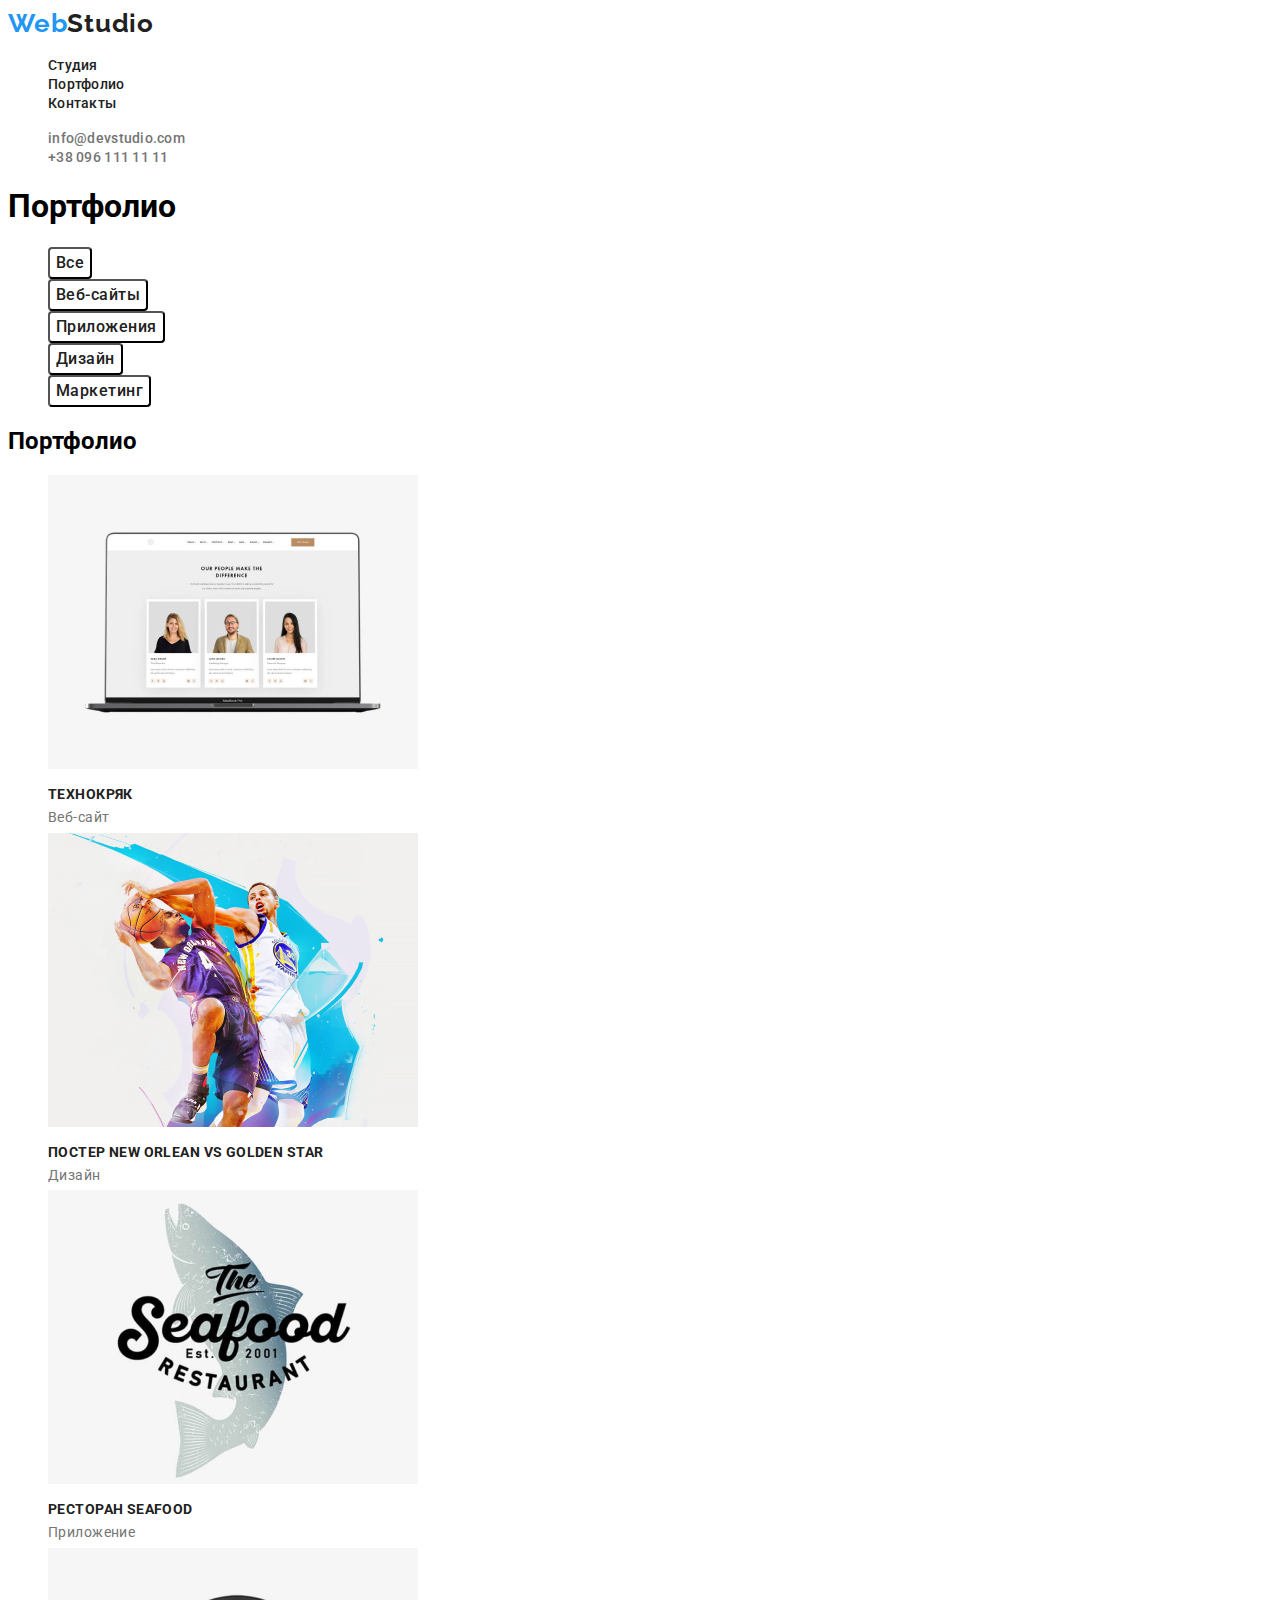
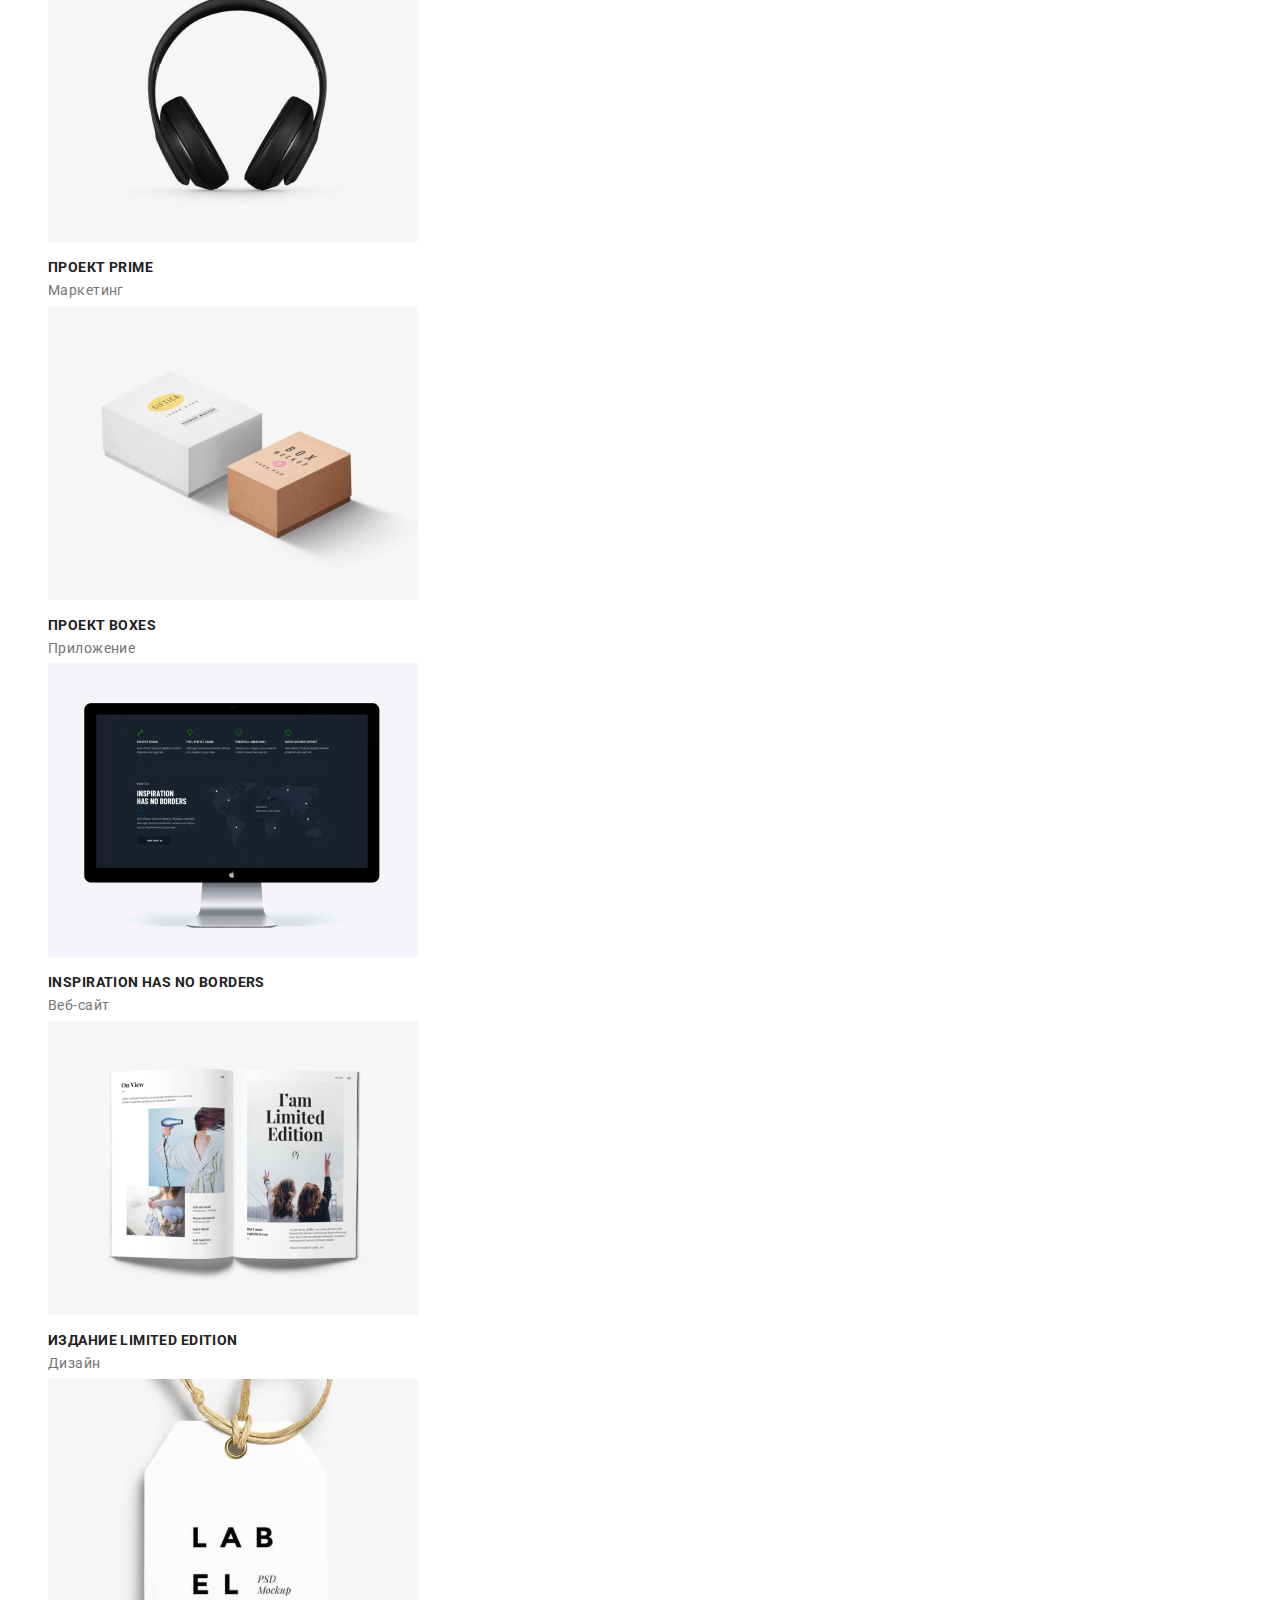
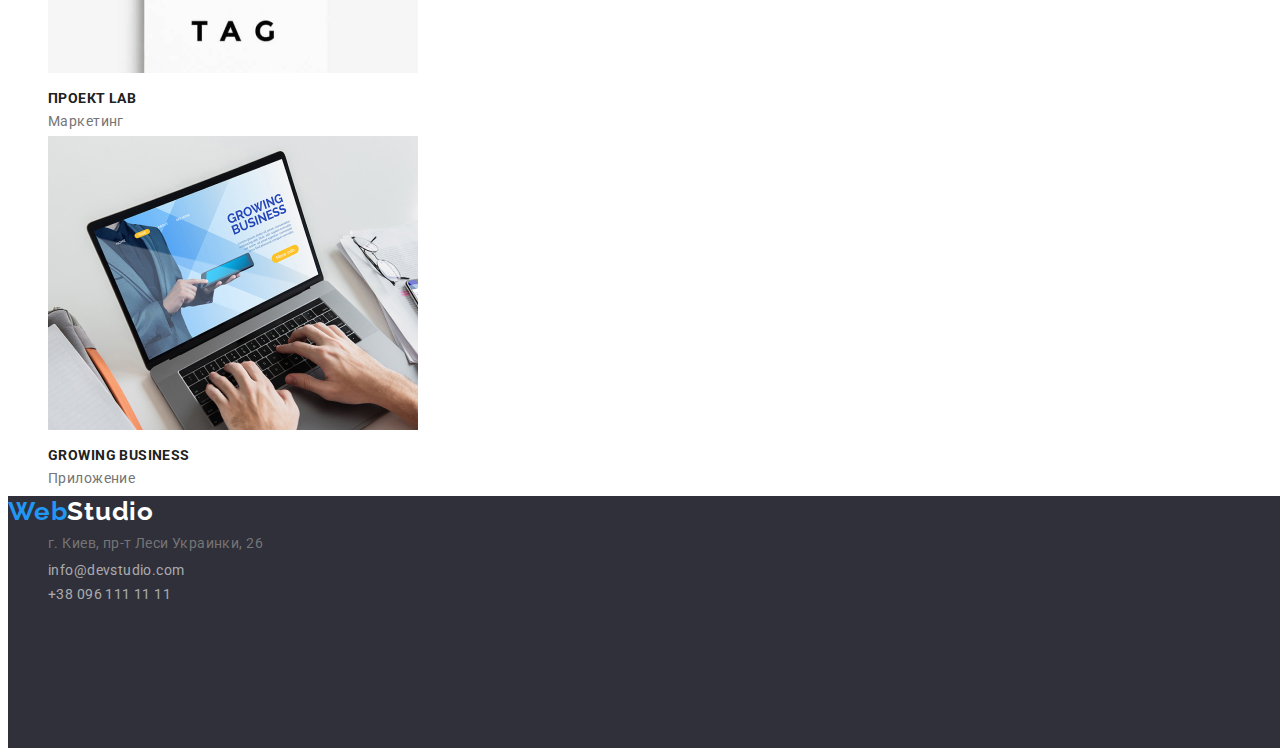
==== portfolio/portfolio.html @ 3cb4bc08 "Дз3" ====
<!DOCTYPE html>
<html lang="en">
<head>
    <title>WebStudio</title>
    <link rel="stylesheet" href="https://cdnjs.cloudflare.com/ajax/libs/modern-normalize/1.0.0/modern-normalize.min.css" integrity="sha512-ISS7cAi1PEhQ8jnbJpJZMd29NlhNj4AWYyLOSp2CE/CsHxTCu+r+t0D2yoJudVrd0/8fTVPUVDzY5Tvli75u/g==" crossorigin="anonymous" />
    <link href="https://fonts.googleapis.com/css2?family=Raleway:wght@700&family=Roboto:wght@400;500;700;900&display=swap" rel="stylesheet">
    <link rel="stylesheet" href="../css/styles.css">
    <link rel="preconnect" href="https://fonts.gstatic.com">
    <meta charset="UTF-8">
    <meta name="viewport" content="width=device-width, initial-scale=1.0">
</head>
<body>
    <header>
      
        <nav class="header-nav">
            <div class="logo">
                <a href="../index.html" class="logo-link  link-main"  >Web<span class="studio link-main ">Studio</span> </a>
            </div>

            <ul>
                <li class="header-li"><a href="../index.html" class="nav-ul link-main container-studia">Студия</a></li>
                <li class="header-li"><a href="./portfolio/portfolio.html" class="nav-ul link-main container-portfolio">Портфолио</a></li>
                <li class="header-li"><a href="#" class="nav-ul link-main container-kontakty">Контакты</a></li>
            </ul>
            <ul class="contakty">
                <li class="header-li">
                    <a href="mailto:info@devstudio.com" class="nav-ul link-main container-mail">info@devstudio.com</a>
                </li>
                <li class="header-li">
                    <a href="tel:+380961111111" class="nav-ul link-main container-tel">+38 096 111 11 11</a>
                </li>
            </ul>
        </nav>
    </header>
      <main>
      <section>
          <h1 class="visually-hidden">Портфолио</h1>
          <ul>
              <li class="main-li">
                      <button type="button" class="filtry">Все</button>
                </li>
              <li class="main-li"> 
                      <button type="button" class="filtry">Веб-сайты</button>
                 </li>
              <li class="main-li">

                        <button type="button" class="filtry">Приложения</button> 
                  </li>
              <li class="main-li"> 
                        <button type="button" class="filtry">Дизайн</button> 
             </li>
              <li class="main-li"> 
                      <button type="button" class="filtry">Маркетинг</button>
                    </li>
          </ul>
          <h2 class="visually-hidden">Портфолио</h2>
          <ul>
              <li class="main-li">
                  <a href="#" class="link-main">
                      <img src="./img-portfolio/Технокряк.jpg" alt="Две женщины и мужик" width="370" height="294">
                     </a> 
                      <h3 class="text-title">Технокряк</h3>
                      <p class="text-p">
                          <a href="#" class="link-main">Веб-сайт </a>
                      </p>
                  
              </li>
              <li class="main-li">
                  <a href="" class="link-main">
                      <img src="./img-portfolio/ПостерNew OrleanvsGoldenStar.jpg" alt="баскетболисты" width="370" height="294">
                     </a> 
                      <h3 class="text-title">Постер New Orlean vs Golden Star</h3>
                      <p class="text-p">
                          <a href="#" class="link-main">Дизайн</a>

                          </p>
                  
              </li>
              <li class="main-li">
                  <a href="#" class="link-main"> 
                      <img src="./img-portfolio/РесторанSeafood.jpg" alt="рыба" width="370" height="294">
                     </a> 
                      <h3 class="text-title">Ресторан Seafood</h3>
                      <p class="text-p">
                          <a href="#" class="link-main">Приложение</a>

                          </p>
                  
              </li>
              <li class="main-li">
                  <a href="#" class="link-main">
                      <img src="./img-portfolio/ПроектPrime.jpg" alt="наушники" width="370" height="294">
                     </a> 
                      <h3 class="text-title">Проект Prime</h3>
                      <p class="text-p">
                          <a href="#" class="link-main">Маркетинг</a>

                          </p>
                  
              </li>
              <li class="main-li">
                  <a href="#" class="link-main">
                      <img src="./img-portfolio/ПроектBoxes.jpg" alt="2 коробки" width="370" height="294">
                     </a> 
                      <h3 class="text-title">Проект Boxes</h3>
                      <p class="text-p">
                          <a href="#" class="link-main">Приложение</a>
                          </p>
                  
              </li>
              <li class="main-li">
                  <a href="#" class="link-main">
                      <img src="./img-portfolio/InspirationhasnoBorders.jpg" alt="Экран" width="370" height="294">
                     </a> 
                      <h3 class="text-title">Inspiration has no Borders</h3>
                      <p class="text-p">
                          <a href="#" class="link-main">Веб-сайт</a>
                      </p>
                  
              </li>
              <li class="main-li">
                  <a href="#" class="link-main">
                      <img src="./img-portfolio/ИзданиеLimitedEdition.jpg" alt="книга" width="370" height="294">
                     </a> 
                      <h3 class="text-title">Издание Limited Edition</h3>
                      <p class="text-p">
                          <a href="#" class="link-main">Дизайн</a>
                          </p>
                  
              </li>
              <li class="main-li">
                  <a href="#" class="link-main">
                      <img src="./img-portfolio/ПроектLAB.jpg" alt="брелок" width="370" height="294">
                     </a> 
                      <h3 class="text-title">Проект LAB</h3>
                      <p class="text-p">
                          <a href="#" class="link-main">Маркетинг</a>
                          </p>
                  
              </li>
              <li class="main-li">
                  <a href="#" class="link-main">
                      <img src="./img-portfolio/GrowingBusiness.jpg" alt="ноутбук" width="370" height="294">
                     </a> 
                      <h3 class="text-title">Growing Business</h3>
                      <p class="text-p">
                          <a href="#" class="link-main">Приложение</a>
                          </p>
                  
              </li>
          </ul>
          
      </section>

    </main>


      <!--Шапка-->
      <footer class="container-footer">
        <div class="logo">
            <a href="#" class="logo-link  link-main"  >Web<span class="studio-footer link-main ">Studio</span> </a>
        </div>
        <address class="footer-address">
        <ul>
            <li class="footer-li text-p"><p>г. Киев, пр-т Леси Украинки, 26</p></li>
            <li class="footer-li "><a href="mailto:info@devstudio.com" class="link-main ">info@devstudio.com</a></li>
            <li class="footer-li"><a href="tel:+380961111111" class="link-main ">+38 096 111 11 11</a></li>
        </ul>    
        </address>
     </footer>
</body>
</html>
---- css/styles.css ----
:root {
  --primary-text-color: #757575;
  --title-text-color: #212121;
  --color-background--container: #ffffff;
  --color-focus: #2196f3;
  --font-family: Raleway;
}

body {
  font-family: Roboto, sans-serif;
  font-weight: 400;
  font-style: normal;
}
/*nav*/
.header-nav {
  background: var(--color-background--container);
  color: var (--title-text-color);
}
.logo-link {
  font-family: var(--font-family);
  font-weight: bold; /* Жирное начертание */
  font-size: 26px;
  line-height: 1.19;
  letter-spacing: 0.03em;
  color: var(--color-focus);
}

.studio {
  font-family: var(--font-family);
  font-weight: bold; /* Жирное начертание */
  font-size: 26px;
  line-height: 1.19;
  letter-spacing: 0.03em;
  color: var(--title-text-color);
}
.link-main {
  text-decoration: none; /* Отменяем подчеркивание у ссылки */
}
.link-main:hover,
.link-main:focus {
  color: var(--color-focus);
}
.link-main:active {
  color: tomato;
}

.nav-ul {
  font-weight: 500; /* Жирное начертание */
  font-size: 14px;
  line-height: 1.19;
  letter-spacing: 0.02em;
  color: var(--title-text-color);
}
.contakty a {
  list-style-type: none;
  color: var(--primary-text-color);
}
.header-li {
  list-style-type: none;
  font-style: normal;
}

/* main */
.main-li {
  list-style-type: none;
  font-style: normal;
}
.container-button {
  background: #2f303a;
}
.container-button h1 {
  font-weight: 900;
  font-size: 44px;
  line-height: 1.36;
  text-align: center;
  letter-spacing: 0.06em;
  text-transform: uppercase;
  color: var(--color-background--container);
}
/*button*/
button.button-main {
  font-family: inherit;
  font-weight: bold;
  font-size: 16px;
  line-height: 1.88;
  letter-spacing: 0.06em;
  color: var(--color-background--container);
  background: var(--color-focus);
  box-shadow: 0px 4px 4px rgba(0, 0, 0, 0.15);
  border-radius: 4px;
  cursor: pointer; /* cursor */
}
.text-title {
  font-weight: bold;
  font-size: 14px;
  line-height: 1.14;
  letter-spacing: 0.03em;
  text-transform: uppercase;
  color: var(--title-text-color);
}
.text-p {
  font-size: 14px;
  line-height: 1.71px;
  letter-spacing: 0.03em;
  color: var(--primary-text-color);
}
.container-footer {
  background: #2f303a;
  width: 1600px;
  height: 252px;
  left: 0px;
  top: 2097px;
}
.studio-footer .text-p {
  color: var(--color-background--container);
}

.logo-link-footer {
  font-family: var(--font-family);
  font-weight: bold;
  font-size: 26px;
  line-height: 1.19;
  letter-spacing: 0.03em;
  text-decoration: none; /* Отменяем подчеркивание у ссылки */
}
.container-footer span {
  color: var(--color-background--container);
}
.footer-address a {
  font-size: 14px;
  line-height: 1.71;
  /* or 171% */
  letter-spacing: 0.03em;
  color: rgba(255, 255, 255, 0.6);
}
.footer-li {
  list-style-type: none;
  font-style: normal;
}
/*portfolio*/

.text-p a {
  color: var(--primary-text-color);
}
button.filtry {
  font-family: inherit;
  font-weight: 500;
  font-size: 16px;
  line-height: 1.63;
  text-align: center;
  letter-spacing: 0.03em;
  background: var(--color-background--container);
  border-radius: 4px;
  color: #212121;
  cursor: pointer; /* cursor */
}
button.filtry:hover button.filtry:focus {
  background: var(--color-focus);
  color: var(--color-background--container);
}
/* Скрытый заголовок */
.visually-hidden {
  clip: rect(1px 1px 1px 1px); /* IE6, IE7 */
  clip: rect(1px, 1px, 1px, 1px);
  overflow: hidden;
}
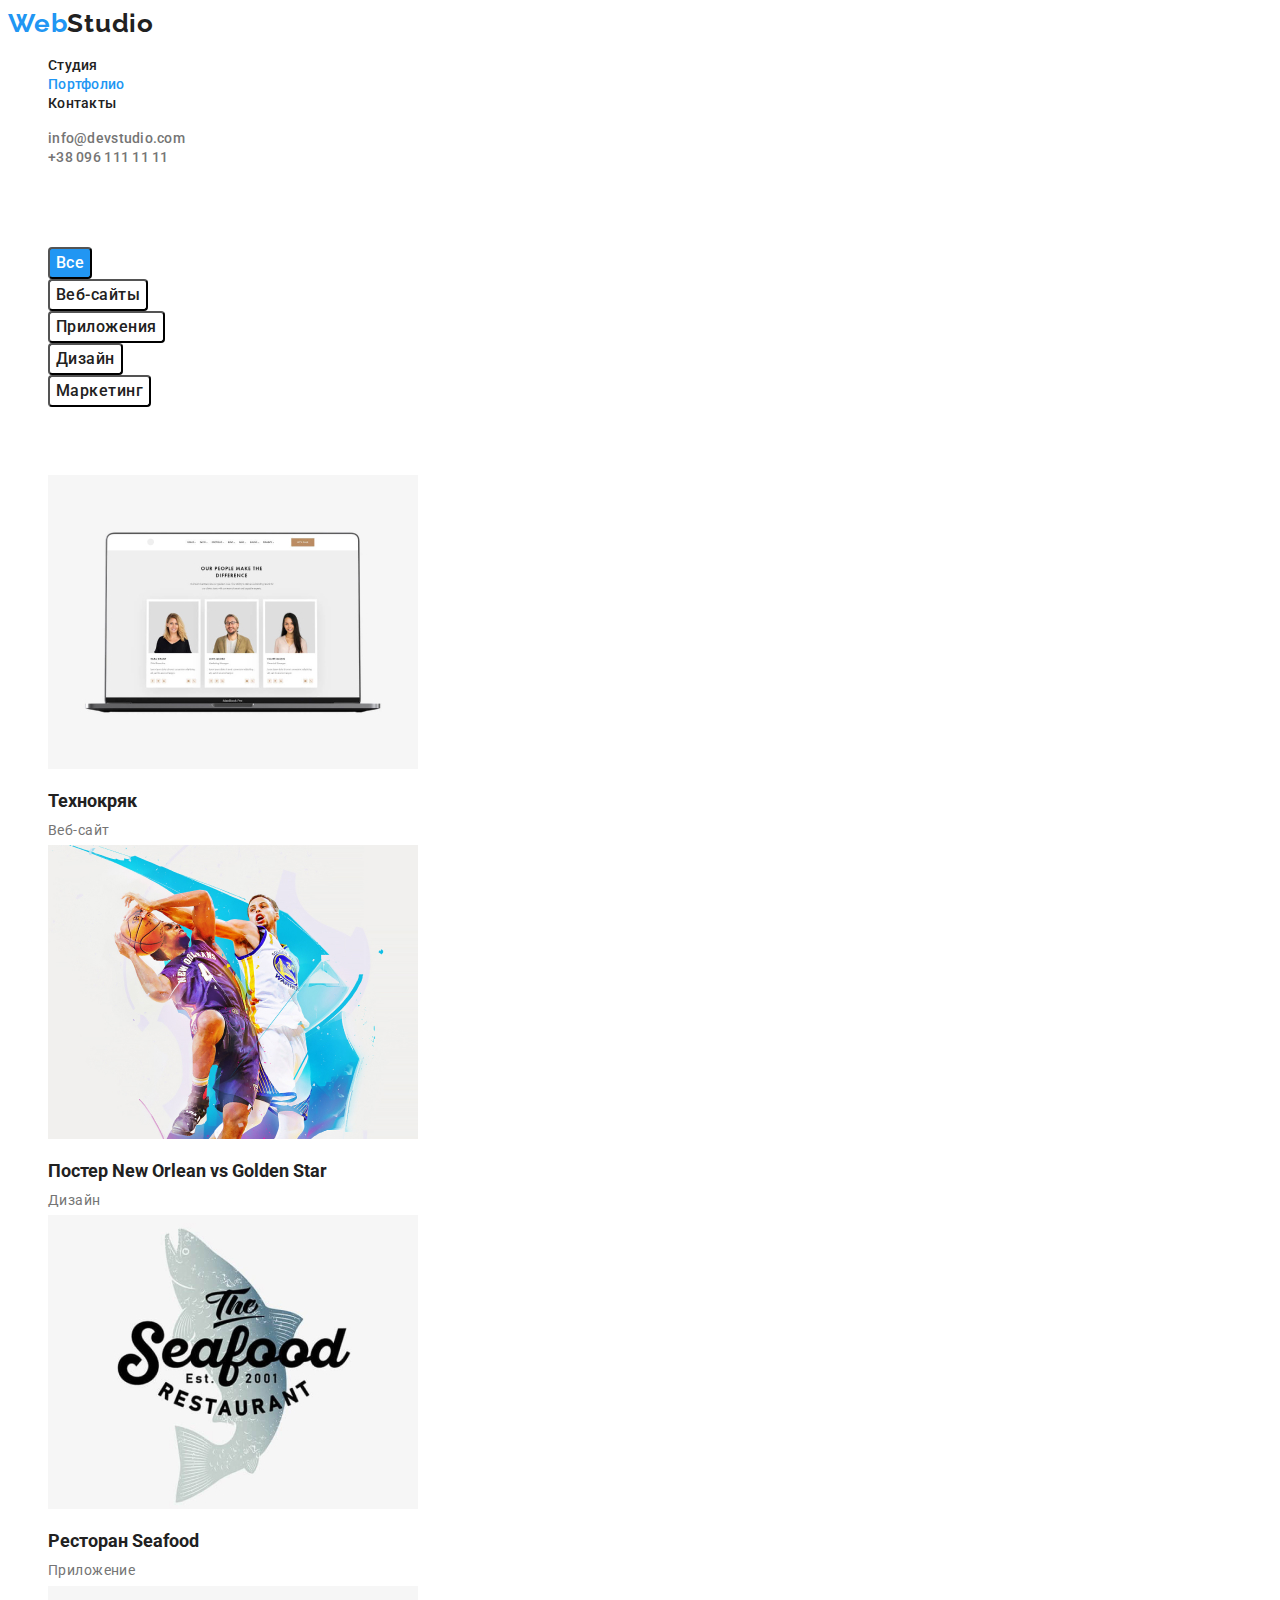
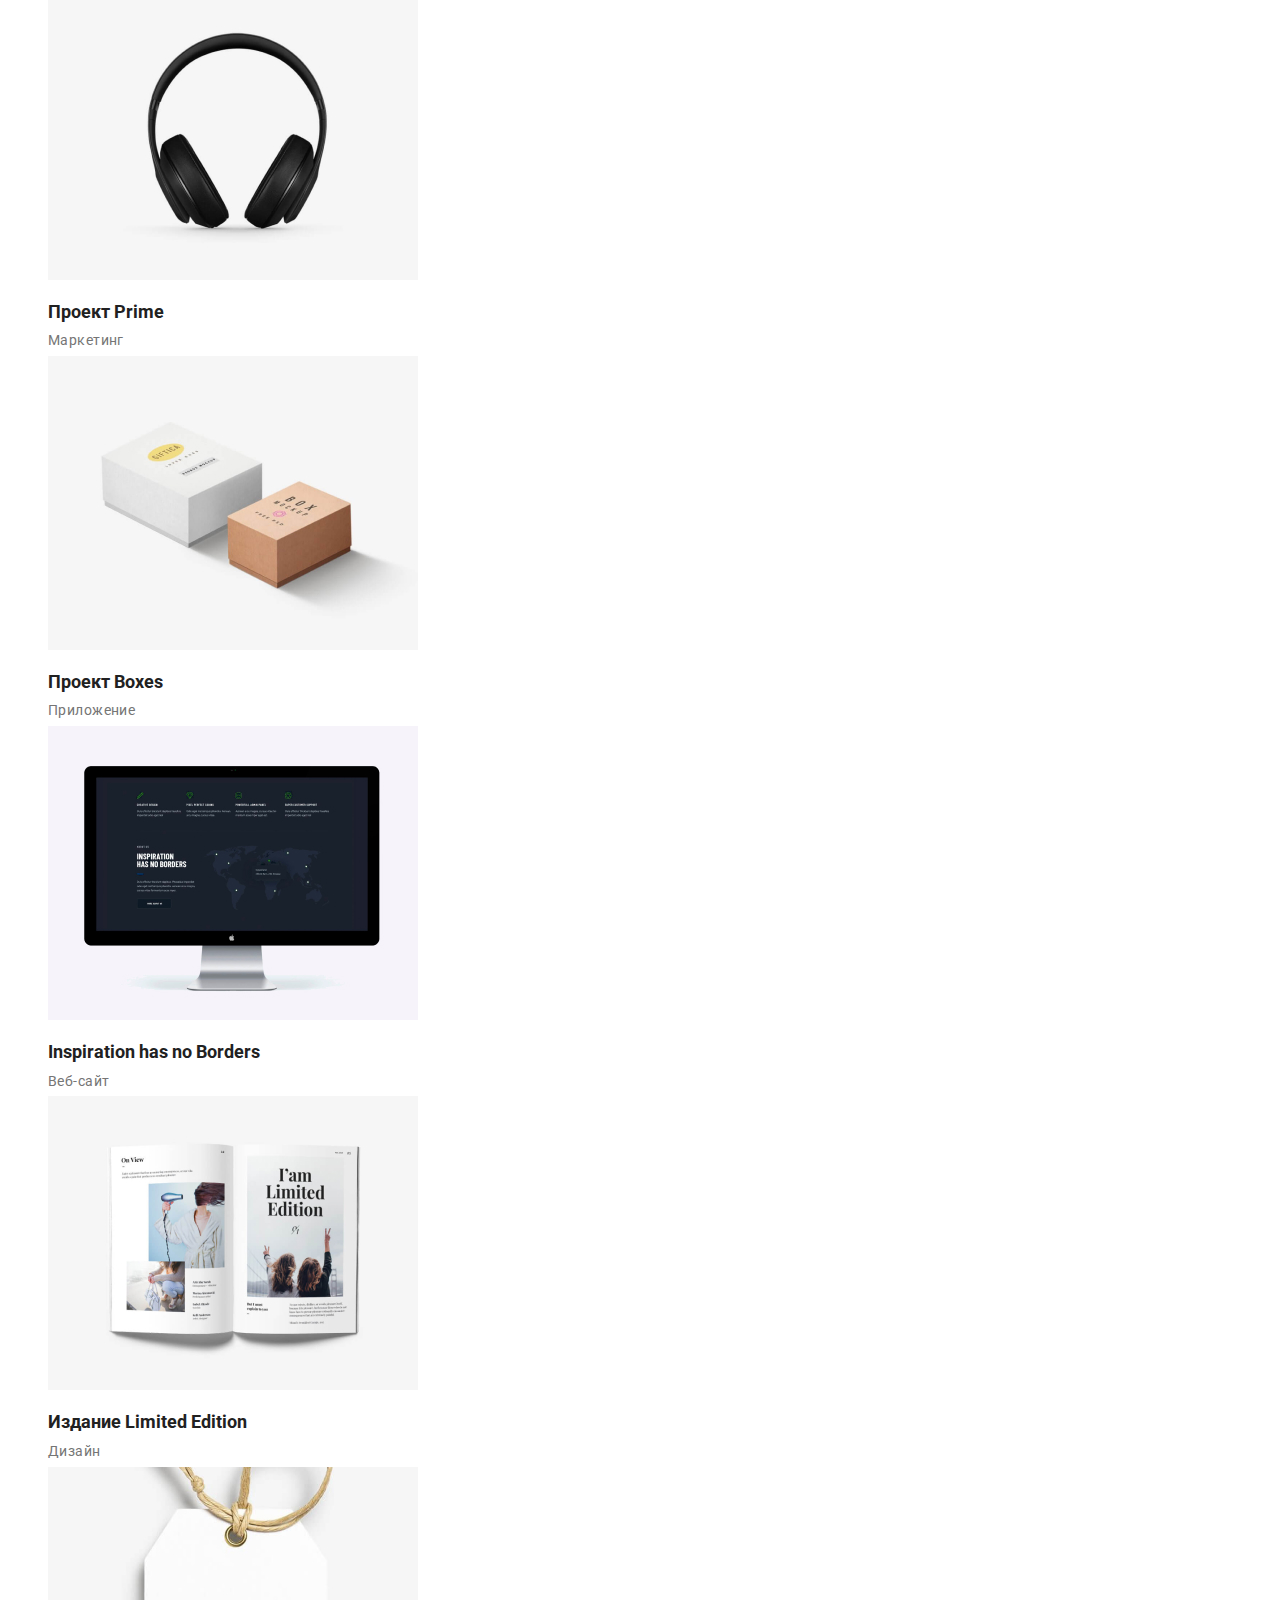
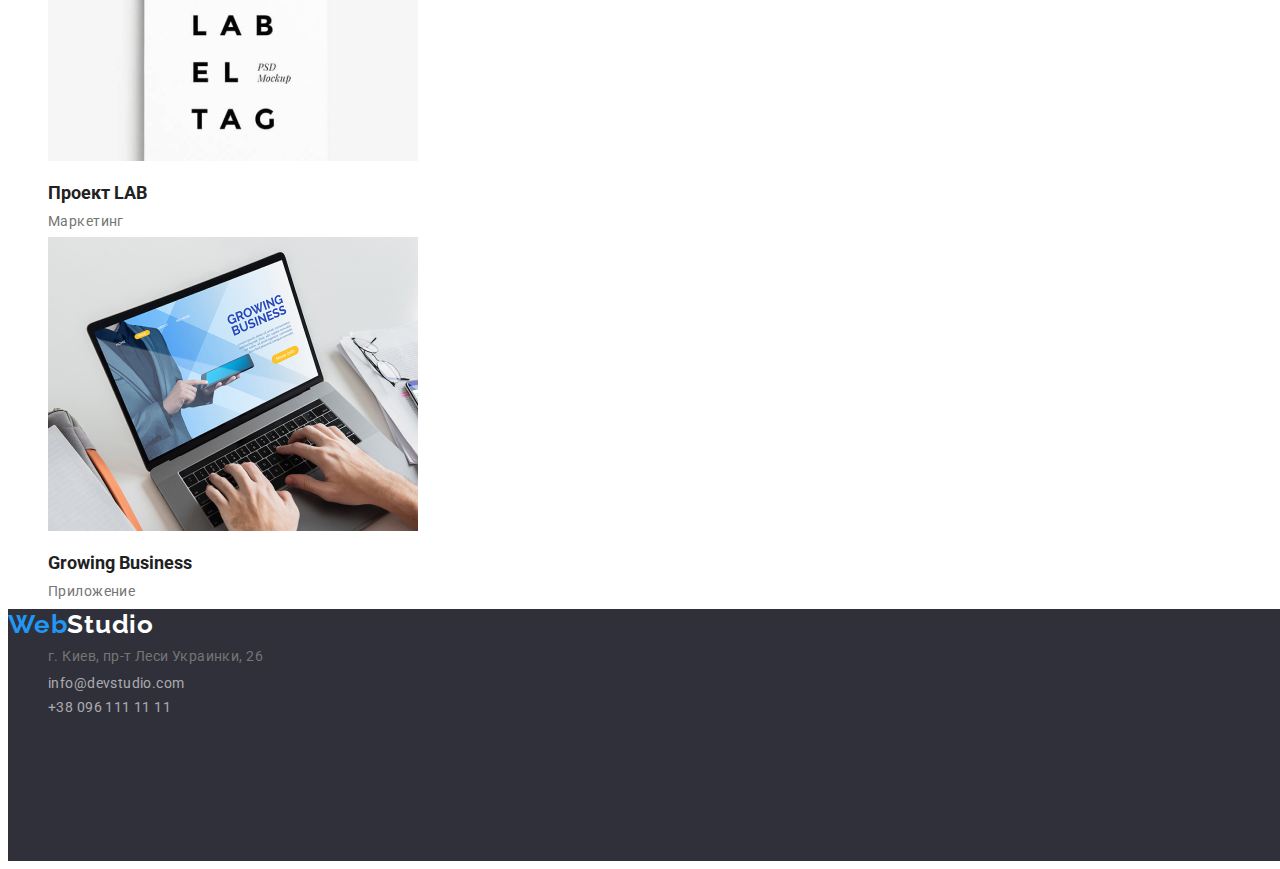
==== commit c391ac2c: "1" ====
--- a/portfolio/portfolio.html
+++ b/portfolio/portfolio.html
@@ -11,17 +11,14 @@
 </head>
 <body>
     <header>
-      
         <nav class="header-nav">
-            <div class="logo">
                 <a href="../index.html" class="logo-link  link-main"  >Web<span class="studio link-main ">Studio</span> </a>
-            </div>
-
-            <ul>
+            <ul class="list">
                 <li class="header-li"><a href="../index.html" class="nav-ul link-main container-studia">Студия</a></li>
-                <li class="header-li"><a href="./portfolio/portfolio.html" class="nav-ul link-main container-portfolio">Портфолио</a></li>
+                <li class="header-li"><a href="./portfolio/portfolio.html" class="nav-ul link-main container-portfolio current">Портфолио</a></li>
                 <li class="header-li"><a href="#" class="nav-ul link-main container-kontakty">Контакты</a></li>
             </ul>
+        </nav>
             <ul class="contakty">
                 <li class="header-li">
                     <a href="mailto:info@devstudio.com" class="nav-ul link-main container-mail">info@devstudio.com</a>
@@ -30,14 +27,13 @@
                     <a href="tel:+380961111111" class="nav-ul link-main container-tel">+38 096 111 11 11</a>
                 </li>
             </ul>
-        </nav>
     </header>
       <main>
       <section>
           <h1 class="visually-hidden">Портфолио</h1>
           <ul>
               <li class="main-li">
-                      <button type="button" class="filtry">Все</button>
+                      <button type="button" class="filtry current">Все</button>
                 </li>
               <li class="main-li"> 
                       <button type="button" class="filtry">Веб-сайты</button>
@@ -59,7 +55,7 @@
                   <a href="#" class="link-main">
                       <img src="./img-portfolio/Технокряк.jpg" alt="Две женщины и мужик" width="370" height="294">
                      </a> 
-                      <h3 class="text-title">Технокряк</h3>
+                      <h3 class="text-title subtitle">Технокряк</h3>
                       <p class="text-p">
                           <a href="#" class="link-main">Веб-сайт </a>
                       </p>
@@ -69,7 +65,7 @@
                   <a href="" class="link-main">
                       <img src="./img-portfolio/ПостерNew OrleanvsGoldenStar.jpg" alt="баскетболисты" width="370" height="294">
                      </a> 
-                      <h3 class="text-title">Постер New Orlean vs Golden Star</h3>
+                      <h3 class="text-title subtitle">Постер New Orlean vs Golden Star</h3>
                       <p class="text-p">
                           <a href="#" class="link-main">Дизайн</a>
 
@@ -80,7 +76,7 @@
                   <a href="#" class="link-main"> 
                       <img src="./img-portfolio/РесторанSeafood.jpg" alt="рыба" width="370" height="294">
                      </a> 
-                      <h3 class="text-title">Ресторан Seafood</h3>
+                      <h3 class="text-title subtitle">Ресторан Seafood</h3>
                       <p class="text-p">
                           <a href="#" class="link-main">Приложение</a>
 
@@ -91,7 +87,7 @@
                   <a href="#" class="link-main">
                       <img src="./img-portfolio/ПроектPrime.jpg" alt="наушники" width="370" height="294">
                      </a> 
-                      <h3 class="text-title">Проект Prime</h3>
+                      <h3 class="text-title subtitle">Проект Prime</h3>
                       <p class="text-p">
                           <a href="#" class="link-main">Маркетинг</a>
 
@@ -102,7 +98,7 @@
                   <a href="#" class="link-main">
                       <img src="./img-portfolio/ПроектBoxes.jpg" alt="2 коробки" width="370" height="294">
                      </a> 
-                      <h3 class="text-title">Проект Boxes</h3>
+                      <h3 class="text-title subtitle">Проект Boxes</h3>
                       <p class="text-p">
                           <a href="#" class="link-main">Приложение</a>
                           </p>
@@ -112,7 +108,7 @@
                   <a href="#" class="link-main">
                       <img src="./img-portfolio/InspirationhasnoBorders.jpg" alt="Экран" width="370" height="294">
                      </a> 
-                      <h3 class="text-title">Inspiration has no Borders</h3>
+                      <h3 class="text-title subtitle">Inspiration has no Borders</h3>
                       <p class="text-p">
                           <a href="#" class="link-main">Веб-сайт</a>
                       </p>
@@ -122,7 +118,7 @@
                   <a href="#" class="link-main">
                       <img src="./img-portfolio/ИзданиеLimitedEdition.jpg" alt="книга" width="370" height="294">
                      </a> 
-                      <h3 class="text-title">Издание Limited Edition</h3>
+                      <h3 class="text-title subtitle">Издание Limited Edition</h3>
                       <p class="text-p">
                           <a href="#" class="link-main">Дизайн</a>
                           </p>
@@ -132,7 +128,7 @@
                   <a href="#" class="link-main">
                       <img src="./img-portfolio/ПроектLAB.jpg" alt="брелок" width="370" height="294">
                      </a> 
-                      <h3 class="text-title">Проект LAB</h3>
+                      <h3 class="text-title subtitle">Проект LAB</h3>
                       <p class="text-p">
                           <a href="#" class="link-main">Маркетинг</a>
                           </p>
@@ -142,7 +138,7 @@
                   <a href="#" class="link-main">
                       <img src="./img-portfolio/GrowingBusiness.jpg" alt="ноутбук" width="370" height="294">
                      </a> 
-                      <h3 class="text-title">Growing Business</h3>
+                      <h3 class="text-title subtitle">Growing Business</h3>
                       <p class="text-p">
                           <a href="#" class="link-main">Приложение</a>
                           </p>
--- a/css/styles.css
+++ b/css/styles.css
@@ -3,6 +3,8 @@
   --title-text-color: #212121;
   --color-background--container: #ffffff;
   --color-focus: #2196f3;
+  --akcent-color: #2196f3;
+  --akcent-background: #ffffff;
   --font-family: Raleway;
 }
 
@@ -37,7 +39,8 @@
   text-decoration: none; /* Отменяем подчеркивание у ссылки */
 }
 .link-main:hover,
-.link-main:focus {
+.link-main:focus,
+.link-main:target {
   color: var(--color-focus);
 }
 .link-main:active {
@@ -51,8 +54,15 @@
   letter-spacing: 0.02em;
   color: var(--title-text-color);
 }
+.list .current {
+  color: var(--akcent-color);
+}
+.header-li a {
+  list-style-type: none;
+  background: var(--color-background--container);
+  color: var(--title-text-color);
+}
 .contakty a {
-  list-style-type: none;
   color: var(--primary-text-color);
 }
 .header-li {
@@ -64,6 +74,9 @@
 .main-li {
   list-style-type: none;
   font-style: normal;
+}
+.main-li .caption {
+  text-transform: uppercase;
 }
 .container-button {
   background: #2f303a;
@@ -94,8 +107,6 @@
   font-weight: bold;
   font-size: 14px;
   line-height: 1.14;
-  letter-spacing: 0.03em;
-  text-transform: uppercase;
   color: var(--title-text-color);
 }
 .text-p {
@@ -103,6 +114,9 @@
   line-height: 1.71px;
   letter-spacing: 0.03em;
   color: var(--primary-text-color);
+}
+.aside {
+  background: #f5f4fa;
 }
 .container-footer {
   background: #2f303a;
@@ -142,6 +156,9 @@
 .text-p a {
   color: var(--primary-text-color);
 }
+.subtitle{
+  font-size: 18px;
+}
 button.filtry {
   font-family: inherit;
   font-weight: 500;
@@ -154,13 +171,17 @@
   color: #212121;
   cursor: pointer; /* cursor */
 }
-button.filtry:hover button.filtry:focus {
+button.filtry:hover,
+button.filtry:focus,
+button.filtry:target {
   background: var(--color-focus);
   color: var(--color-background--container);
 }
+button.current {
+  background: var(--akcent-color);
+  color: var(--akcent-background);
+}
 /* Скрытый заголовок */
 .visually-hidden {
-  clip: rect(1px 1px 1px 1px); /* IE6, IE7 */
-  clip: rect(1px, 1px, 1px, 1px);
-  overflow: hidden;
+  visibility: hidden;
 }
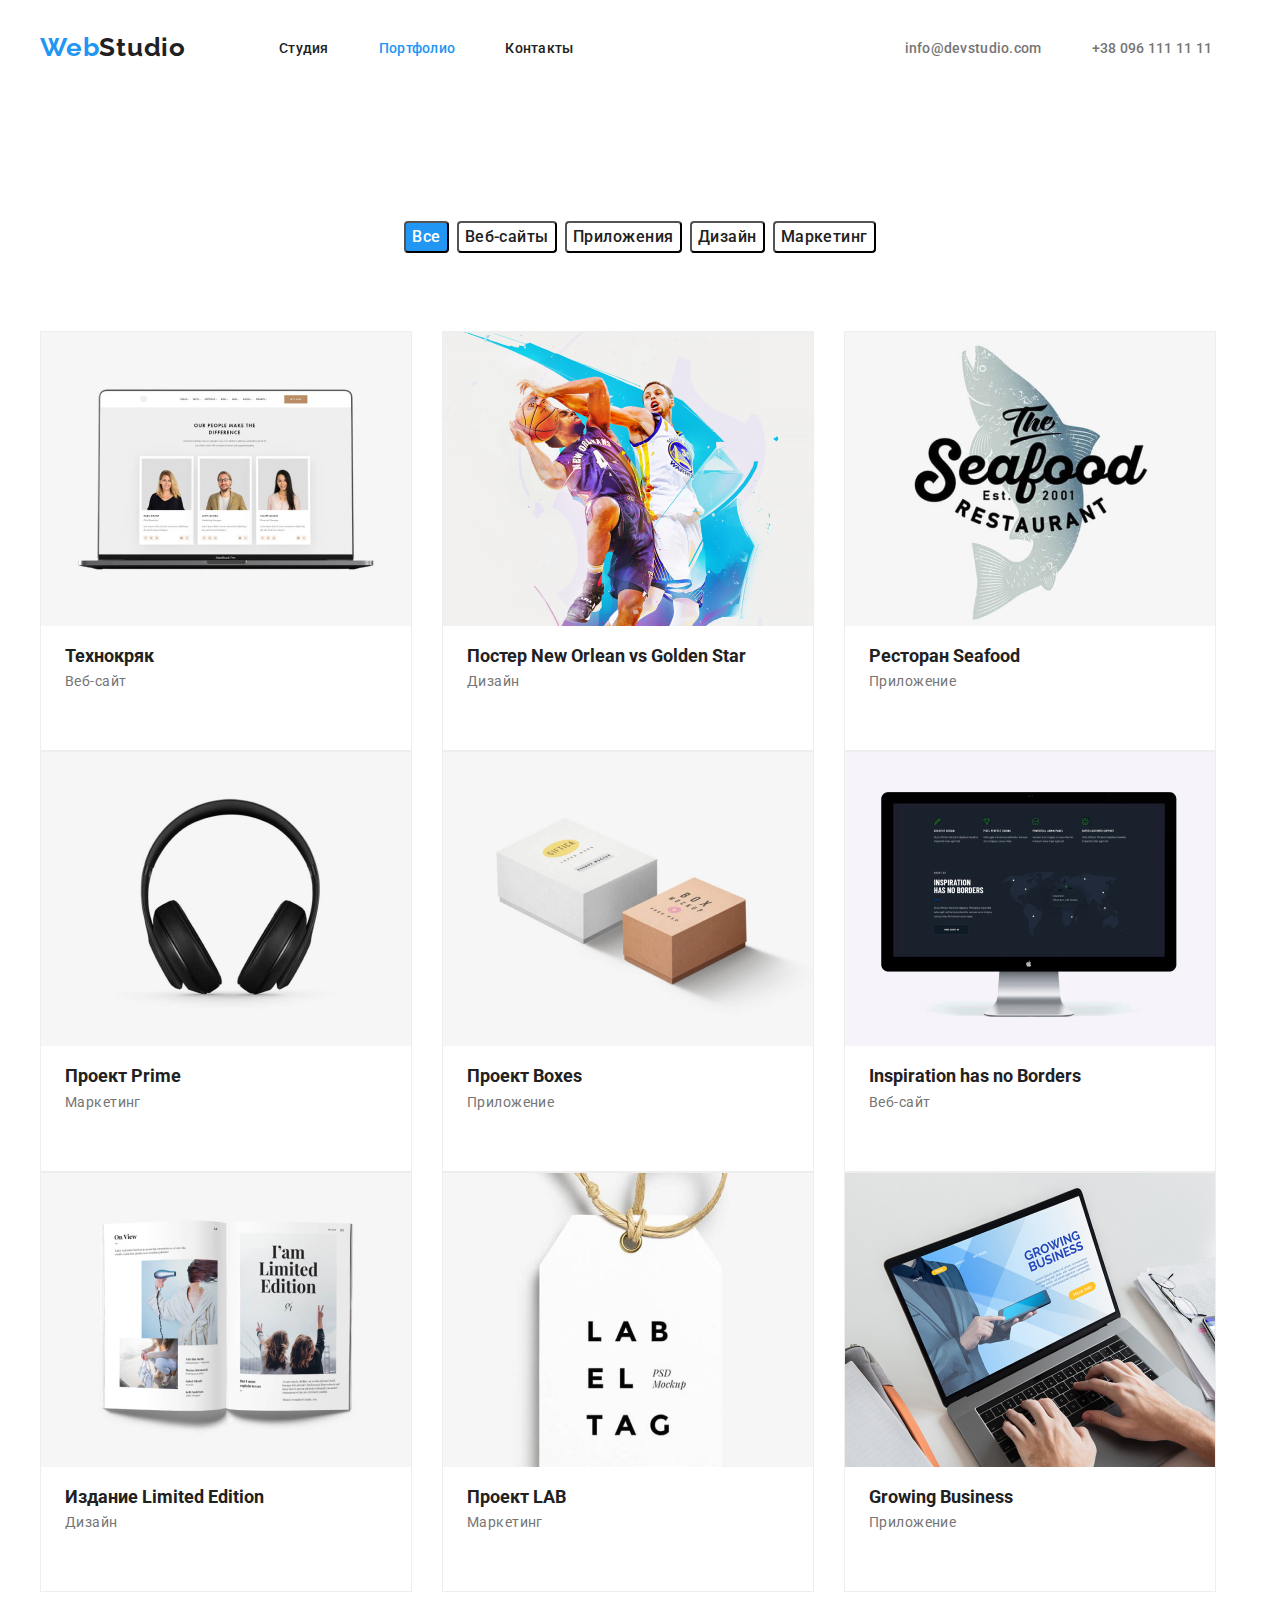
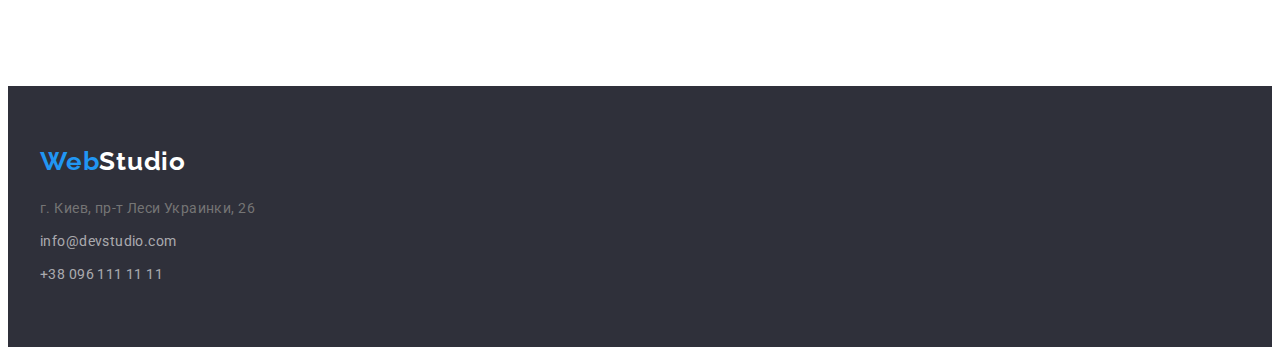
==== commit 15cf2185: "2" ====
--- a/portfolio/portfolio.html
+++ b/portfolio/portfolio.html
@@ -11,27 +11,31 @@
 </head>
 <body>
     <header>
-        <nav class="header-nav">
-                <a href="../index.html" class="logo-link  link-main"  >Web<span class="studio link-main ">Studio</span> </a>
-            <ul class="list">
-                <li class="header-li"><a href="../index.html" class="nav-ul link-main container-studia">Студия</a></li>
-                <li class="header-li"><a href="./portfolio/portfolio.html" class="nav-ul link-main container-portfolio current">Портфолио</a></li>
-                <li class="header-li"><a href="#" class="nav-ul link-main container-kontakty">Контакты</a></li>
-            </ul>
-        </nav>
-            <ul class="contakty">
-                <li class="header-li">
-                    <a href="mailto:info@devstudio.com" class="nav-ul link-main container-mail">info@devstudio.com</a>
-                </li>
-                <li class="header-li">
-                    <a href="tel:+380961111111" class="nav-ul link-main container-tel">+38 096 111 11 11</a>
-                </li>
-            </ul>
-    </header>
-      <main>
+        <div class="container box-nav">
+          <a href="../index.html" class="logo-link  link-main"  >Web<span class="studio link-main ">Studio</span> </a>
+  
+          <nav class="header-nav">
+                  <ul class="list">
+                  <li class="header-li item"><a href="../index.html" class="nav-ul link-main container-studia ">Студия</a></li>
+                  <li class="header-li item"><a href="./portfolio/portfolio.html" class="nav-ul link-main container-portfolio current">Портфолио</a></li>
+                  <li class="header-li item"><a href="#" class="nav-ul link-main container-kontakty">Контакты</a></li>
+              </ul>
+          </nav>
+              <ul class="list-contakty">
+                  <li class="header-li contakty">
+                      <a href="mailto:info@devstudio.com" class="nav-ul link-main container-mail">info@devstudio.com</a>
+                  </li>
+                  <li class="header-li contakty">
+                      <a href="tel:+380961111111" class="nav-ul link-main container-tel">+38 096 111 11 11</a>
+                  </li>
+              </ul>
+          </div>
+      </header>
+ <main>
+     <div class="container">
       <section>
           <h1 class="visually-hidden">Портфолио</h1>
-          <ul>
+          <ul class="items-button">
               <li class="main-li">
                       <button type="button" class="filtry current">Все</button>
                 </li>
@@ -50,7 +54,7 @@
                     </li>
           </ul>
           <h2 class="visually-hidden">Портфолио</h2>
-          <ul>
+          <ul class="list-portfolio">
               <li class="main-li">
                   <a href="#" class="link-main">
                       <img src="./img-portfolio/Технокряк.jpg" alt="Две женщины и мужик" width="370" height="294">
@@ -147,22 +151,24 @@
           </ul>
           
       </section>
-
+        </div>
     </main>
 
 
       <!--Шапка-->
       <footer class="container-footer">
-        <div class="logo">
-            <a href="#" class="logo-link  link-main"  >Web<span class="studio-footer link-main ">Studio</span> </a>
-        </div>
-        <address class="footer-address">
-        <ul>
-            <li class="footer-li text-p"><p>г. Киев, пр-т Леси Украинки, 26</p></li>
-            <li class="footer-li "><a href="mailto:info@devstudio.com" class="link-main ">info@devstudio.com</a></li>
-            <li class="footer-li"><a href="tel:+380961111111" class="link-main ">+38 096 111 11 11</a></li>
-        </ul>    
-        </address>
-     </footer>
+        <div class="container">
+       <div class="logo">
+           <a href="#" class="logo-link  link-main"  >Web<span class="studio-footer link-main ">Studio</span> </a>
+       </div>
+       <address class="footer-address">
+       <ul class="footer-list">
+           <li class="footer-li text-p"><p>г. Киев, пр-т Леси Украинки, 26</p></li>
+           <li class="footer-li link-m "><a href="mailto:info@devstudio.com" class="link-main ">info@devstudio.com</a></li>
+           <li class="footer-li link-t"><a href="tel:+380961111111" class="link-main ">+38 096 111 11 11</a></li>
+       </ul>    
+       </address>
+   </div>
+    </footer>
 </body>
 </html>--- a/css/styles.css
+++ b/css/styles.css
@@ -1,3 +1,6 @@
+html {
+  box-sizing: border-box;
+}
 :root {
   --primary-text-color: #757575;
   --title-text-color: #212121;
@@ -8,15 +11,45 @@
   --font-family: Raleway;
 }
 
+h1,
+h2,
+h3,
+h4,
+h5,
+h6,
+p {
+  margin: 0;
+}
+
+ul,
+ol {
+  margin: 0;
+  padding: 0;
+}
+
+img {
+  display: block;
+}
+
 body {
   font-family: Roboto, sans-serif;
   font-weight: 400;
   font-style: normal;
 }
 /*nav*/
+.container {
+  width: 1200px;
+  padding-left: 15px;
+  padding-right: 15px;
+  margin: 0 auto;
+}
 .header-nav {
+  color: var (--title-text-color);
+}
+.box-nav {
+  display: flex;
+  align-items: center; /*Вирівнювання контейнерів по центру*/
   background: var(--color-background--container);
-  color: var (--title-text-color);
 }
 .logo-link {
   font-family: var(--font-family);
@@ -25,6 +58,12 @@
   line-height: 1.19;
   letter-spacing: 0.03em;
   color: var(--color-focus);
+}
+.box-nav .logo-link {
+  display: block;
+  padding-top: 24px;
+  padding-bottom: 25px;
+  margin-right: 93px;
 }
 
 .studio {
@@ -57,6 +96,29 @@
 .list .current {
   color: var(--akcent-color);
 }
+.list {
+  display: flex;
+  margin-right: 331px;
+}
+.list .item:not(:last-child) {
+  margin-right: 50px;
+}
+.list .link-main {
+  display: block;
+  padding-top: 32px;
+  padding-bottom: 32px;
+}
+.list-contakty {
+  display: flex;
+}
+.list-contakty .link-main {
+  display: block;
+  padding-top: 32px;
+  padding-bottom: 32px;
+}
+.container-mail {
+  margin-right: 50px;
+}
 .header-li a {
   list-style-type: none;
   background: var(--color-background--container);
@@ -69,20 +131,31 @@
   list-style-type: none;
   font-style: normal;
 }
+.header-nav {
+  display: flex;
+}
 
 /* main */
 .main-li {
   list-style-type: none;
   font-style: normal;
 }
+
 .main-li .caption {
   text-transform: uppercase;
 }
 .container-button {
   background: #2f303a;
 }
+.container-button .container {
+  padding-bottom: 280px;
+  padding-top: 200px;
+}
 .container-button h1 {
-  font-weight: 900;
+  width: 696px;
+  margin: 0 auto;
+  padding-bottom: 30px;
+  display: block;
   font-size: 44px;
   line-height: 1.36;
   text-align: center;
@@ -91,7 +164,14 @@
   color: var(--color-background--container);
 }
 /*button*/
+.box-button {
+  width: 200px;
+  height: 50px;
+  margin: 0 auto;
+}
 button.button-main {
+  width: 200px;
+  height: 50px;
   font-family: inherit;
   font-weight: bold;
   font-size: 16px;
@@ -103,6 +183,18 @@
   border-radius: 4px;
   cursor: pointer; /* cursor */
 }
+.list-desc {
+  display: flex;
+  padding-top: 94px;
+  padding-bottom: 94px;
+}
+.list-desc .main-li:not(:last-child) {
+  margin-right: 30px;
+}
+.main-li .caption {
+  padding-bottom: 10px;
+  width: 270px;
+}
 .text-title {
   font-weight: bold;
   font-size: 14px;
@@ -110,25 +202,85 @@
   color: var(--title-text-color);
 }
 .text-p {
+  display: block;
+  width: 270px;
   font-size: 14px;
-  line-height: 1.71px;
+  line-height: 1.71;
   letter-spacing: 0.03em;
   color: var(--primary-text-color);
+}
+.title-box {
+  height: 400px;
+}
+.title-post {
+  width: 376px;
+  margin: 0 auto;
+  padding-bottom: 50px;
+}
+.box-img {
+  display: flex;
+  padding-bottom: 94px;
+}
+.box-img li:not(:last-child) {
+  padding-right: 30px;
 }
 .aside {
   background: #f5f4fa;
 }
+.aside h2 {
+  padding-top: 94px;
+  padding-bottom: 50px;
+  width: 264px;
+  margin: 0 auto;
+}
+.container-item {
+  display: flex;
+  padding-bottom: 94px;
+}
+.container-item .main-li {
+  background: #ffffff;
+  /* material shadow v1 */
+
+  box-shadow: 0px 1px 3px rgba(0, 0, 0, 0.12), 0px 1px 1px rgba(0, 0, 0, 0.14),
+    0px 2px 1px rgba(0, 0, 0, 0.2);
+  border-radius: 0px 0px 4px 4px;
+}
+.container-item .main-li:not(:last-child) {
+  margin-right: 30px;
+}
+.col .pic {
+  padding-bottom: 30px;
+}
+.col .text-title {
+  padding-bottom: 10px;
+  margin: 0 auto;
+  width: 151px;
+}
+.col .text-p {
+  padding-bottom: 30px;
+  width: 130px;
+  margin: 0 auto;
+}
+/*footer*/
+.logo {
+  padding-top: 60px;
+  padding-bottom: 20px;
+}
 .container-footer {
   background: #2f303a;
-  width: 1600px;
-  height: 252px;
-  left: 0px;
-  top: 2097px;
+}
+.footer-list .text-p {
+  padding-bottom: 9px;
+}
+.footer-list .link-m {
+  padding-bottom: 9px;
+}
+.footer-list .link-t {
+  padding-bottom: 60px;
 }
 .studio-footer .text-p {
   color: var(--color-background--container);
 }
-
 .logo-link-footer {
   font-family: var(--font-family);
   font-weight: bold;
@@ -141,6 +293,7 @@
   color: var(--color-background--container);
 }
 .footer-address a {
+  display: block;
   font-size: 14px;
   line-height: 1.71;
   /* or 171% */
@@ -152,11 +305,50 @@
   font-style: normal;
 }
 /*portfolio*/
-
+.items-button {
+  display: flex;
+  justify-content: center;
+  padding-top: 94px;
+  padding-bottom: 50px;
+}
+.items-button .main-li:not(:last-child) {
+  margin-right: 8px;
+}
+.list-portfolio {
+  display: flex;
+  flex-wrap: wrap;
+  padding-bottom: 94px;
+}
+
+.list-portfolio .main-li {
+  align-items: flex-start;
+  padding-bottom: 30px;
+  width: 370px;
+  background: #ffffff;
+  border: 1px solid #eeeeee;
+}
+
+.list-portfolio img {
+  padding-bottom: 20px;
+}
+.list-portfolio .subtitle {
+  padding-bottom: 4px;
+  width: 322px;
+  margin: 0 auto;
+}
+.list-portfolio .text-p {
+  padding-bottom: 20px;
+  width: 322px;
+  height: 30px;
+  margin: 0 auto;
+}
+.list-portfolio .main-li:not(:nth-child(3n)) {
+  margin-right: 30px;
+}
 .text-p a {
   color: var(--primary-text-color);
 }
-.subtitle{
+.subtitle {
   font-size: 18px;
 }
 button.filtry {
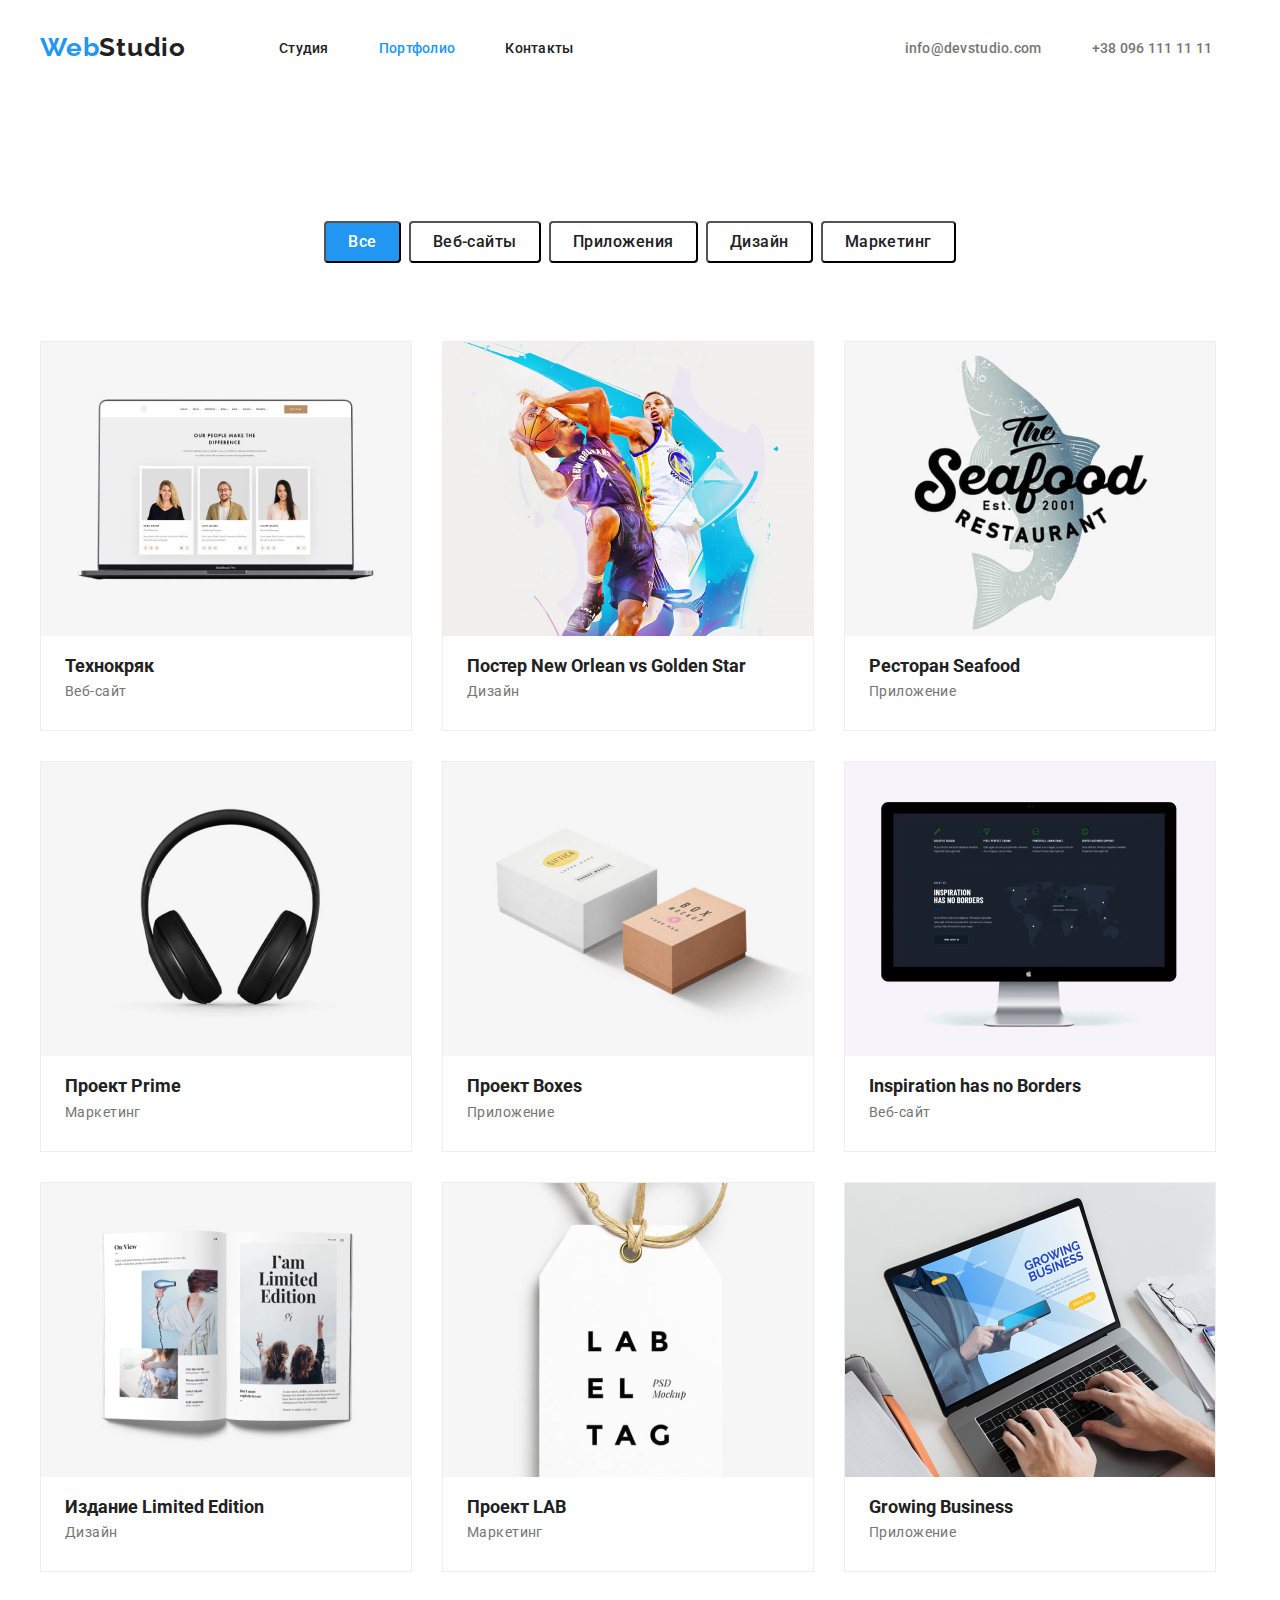
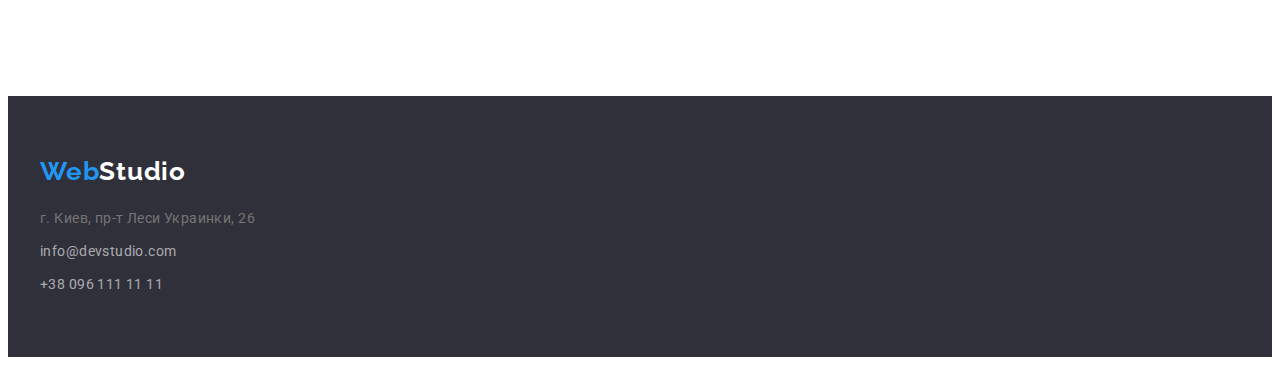
==== commit c14eecec: "button" ====
--- a/portfolio/portfolio.html
+++ b/portfolio/portfolio.html
@@ -37,20 +37,20 @@
           <h1 class="visually-hidden">Портфолио</h1>
           <ul class="items-button">
               <li class="main-li">
-                      <button type="button" class="filtry current">Все</button>
+                      <button type="button" class="filtry current btn">Все</button>
                 </li>
               <li class="main-li"> 
-                      <button type="button" class="filtry">Веб-сайты</button>
+                      <button type="button" class="filtry button-web">Веб-сайты</button>
                  </li>
               <li class="main-li">
 
-                        <button type="button" class="filtry">Приложения</button> 
+                        <button type="button" class="filtry button-aplication">Приложения</button> 
                   </li>
               <li class="main-li"> 
-                        <button type="button" class="filtry">Дизайн</button> 
+                        <button type="button" class="filtry button-dyzajn">Дизайн</button> 
              </li>
               <li class="main-li"> 
-                      <button type="button" class="filtry">Маркетинг</button>
+                      <button type="button" class="filtry button-marketing">Маркетинг</button>
                     </li>
           </ul>
           <h2 class="visually-hidden">Портфолио</h2>
--- a/css/styles.css
+++ b/css/styles.css
@@ -322,7 +322,7 @@
 
 .list-portfolio .main-li {
   align-items: flex-start;
-  padding-bottom: 30px;
+  margin-bottom: 30px;
   width: 370px;
   background: #ffffff;
   border: 1px solid #eeeeee;
@@ -351,7 +351,26 @@
 .subtitle {
   font-size: 18px;
 }
+button.btn {
+  min-width: 73px;
+}
+button.button-web {
+  min-width: 128px;
+}
+button.button-aplication {
+  min-width: 145px;
+}
+button.button-dyzajn {
+  min-width: 103px;
+}
+button.button-marketing {
+  min-width: 130px;
+}
 button.filtry {
+  padding-left: 22px;
+  padding-right: 22px;
+  padding-top: 6px;
+  padding-bottom: 6px;
   font-family: inherit;
   font-weight: 500;
   font-size: 16px;
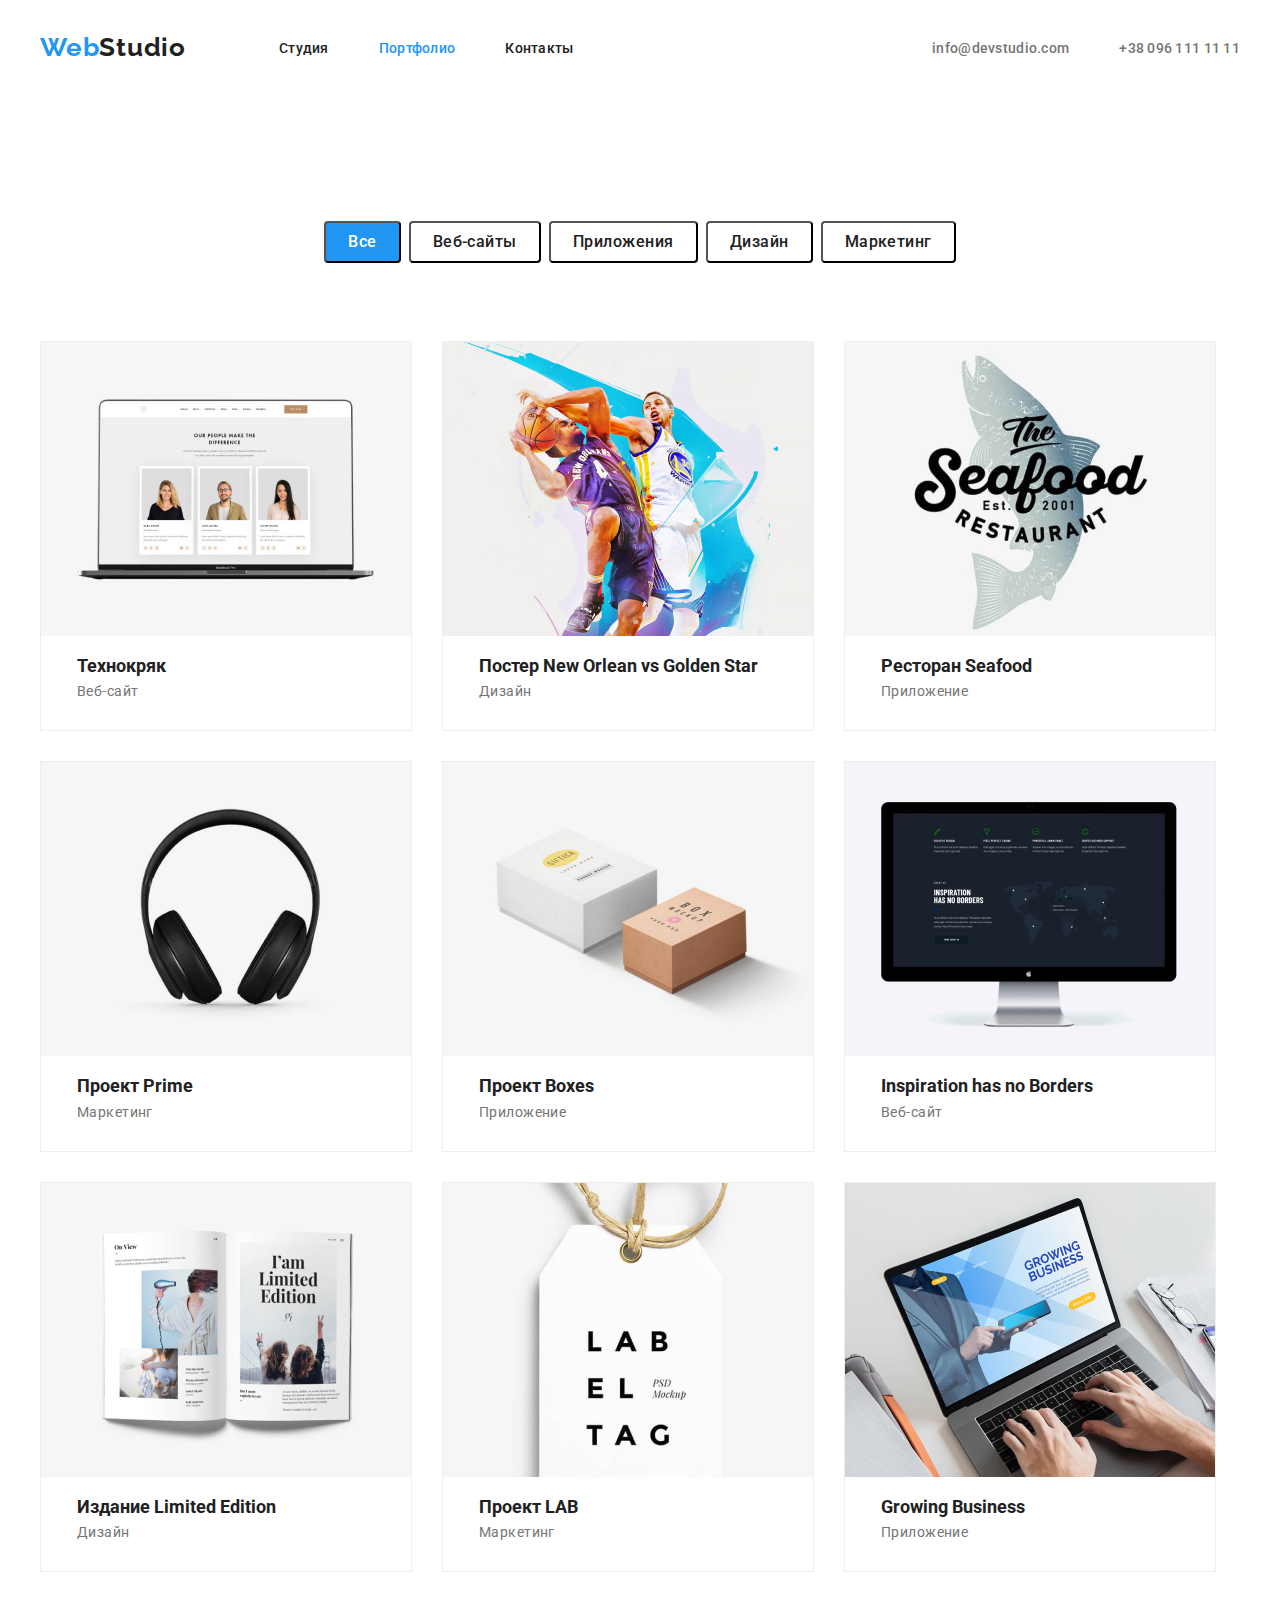
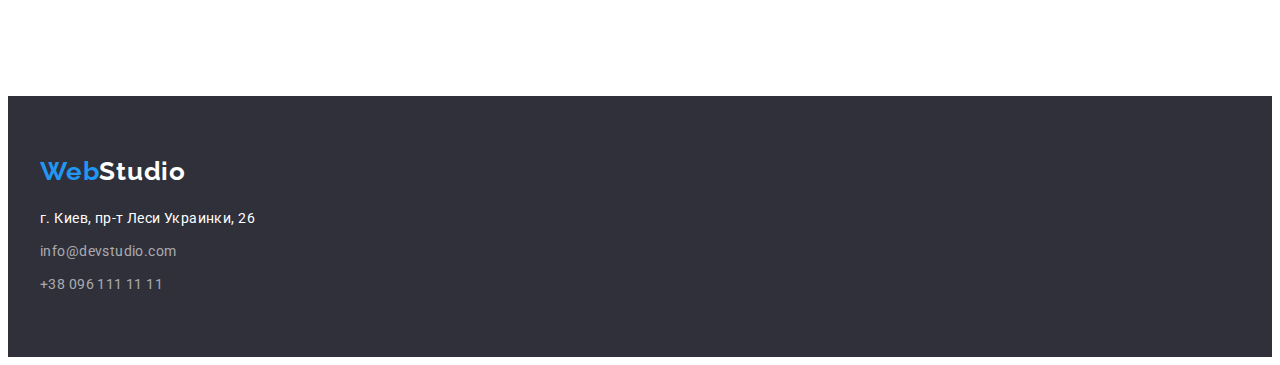
==== commit 573270dd: "Поправка" ====
--- a/portfolio/portfolio.html
+++ b/portfolio/portfolio.html
@@ -32,8 +32,8 @@
           </div>
       </header>
  <main>
-     <div class="container">
       <section>
+        <div class="container">
           <h1 class="visually-hidden">Портфолио</h1>
           <ul class="items-button">
               <li class="main-li">
@@ -50,7 +50,7 @@
                         <button type="button" class="filtry button-dyzajn">Дизайн</button> 
              </li>
               <li class="main-li"> 
-                      <button type="button" class="filtry button-marketing">Маркетинг</button>
+                      <button type="button" class="filtry button-mar">Маркетинг</button>
                     </li>
           </ul>
           <h2 class="visually-hidden">Портфолио</h2>
@@ -149,12 +149,9 @@
                   
               </li>
           </ul>
-          
+        </div>
       </section>
-        </div>
     </main>
-
-
       <!--Шапка-->
       <footer class="container-footer">
         <div class="container">
--- a/css/styles.css
+++ b/css/styles.css
@@ -98,7 +98,6 @@
 }
 .list {
   display: flex;
-  margin-right: 331px;
 }
 .list .item:not(:last-child) {
   margin-right: 50px;
@@ -110,14 +109,15 @@
 }
 .list-contakty {
   display: flex;
+  margin-left: auto;
 }
 .list-contakty .link-main {
   display: block;
   padding-top: 32px;
   padding-bottom: 32px;
 }
-.container-mail {
-  margin-right: 50px;
+.container-tel {
+  margin-left: 50px;
 }
 .header-li a {
   list-style-type: none;
@@ -145,11 +145,8 @@
   text-transform: uppercase;
 }
 .container-button {
+  padding: 200px 0;
   background: #2f303a;
-}
-.container-button .container {
-  padding-bottom: 280px;
-  padding-top: 200px;
 }
 .container-button h1 {
   width: 696px;
@@ -170,8 +167,14 @@
   margin: 0 auto;
 }
 button.button-main {
-  width: 200px;
-  height: 50px;
+  min-width: 200px;
+  padding-left: 32px;
+  padding-right: 32px;
+  padding-top: 10px;
+  padding-bottom: 10px;
+  margin: 0 auto;
+  text-align: center;
+  white-space: nowrap;
   font-family: inherit;
   font-weight: bold;
   font-size: 16px;
@@ -183,10 +186,11 @@
   border-radius: 4px;
   cursor: pointer; /* cursor */
 }
+.features {
+  padding: 94px 0;
+}
 .list-desc {
   display: flex;
-  padding-top: 94px;
-  padding-bottom: 94px;
 }
 .list-desc .main-li:not(:last-child) {
   margin-right: 30px;
@@ -216,26 +220,29 @@
   width: 376px;
   margin: 0 auto;
   padding-bottom: 50px;
+  text-align: center;
+}
+.doing-section {
+  padding-top: 0;
+  padding-bottom: 94px;
 }
 .box-img {
   display: flex;
-  padding-bottom: 94px;
 }
 .box-img li:not(:last-child) {
   padding-right: 30px;
 }
 .aside {
   background: #f5f4fa;
+  padding: 94px 0;
 }
 .aside h2 {
-  padding-top: 94px;
   padding-bottom: 50px;
   width: 264px;
   margin: 0 auto;
 }
 .container-item {
   display: flex;
-  padding-bottom: 94px;
 }
 .container-item .main-li {
   background: #ffffff;
@@ -254,29 +261,30 @@
 .col .text-title {
   padding-bottom: 10px;
   margin: 0 auto;
-  width: 151px;
+  text-align: center;
 }
 .col .text-p {
   padding-bottom: 30px;
-  width: 130px;
-  margin: 0 auto;
+  margin: 0 auto;
+  text-align: center;
+}
+.col .name-title {
+  text-align: center;
 }
 /*footer*/
 .logo {
-  padding-top: 60px;
   padding-bottom: 20px;
 }
 .container-footer {
   background: #2f303a;
+  padding: 60px 0;
 }
 .footer-list .text-p {
   padding-bottom: 9px;
+  color: var(--color-background--container);
 }
 .footer-list .link-m {
   padding-bottom: 9px;
-}
-.footer-list .link-t {
-  padding-bottom: 60px;
 }
 .studio-footer .text-p {
   color: var(--color-background--container);
@@ -333,11 +341,13 @@
 }
 .list-portfolio .subtitle {
   padding-bottom: 4px;
+  padding-left: 24px;
   width: 322px;
   margin: 0 auto;
 }
 .list-portfolio .text-p {
   padding-bottom: 20px;
+  padding-left: 24px;
   width: 322px;
   height: 30px;
   margin: 0 auto;
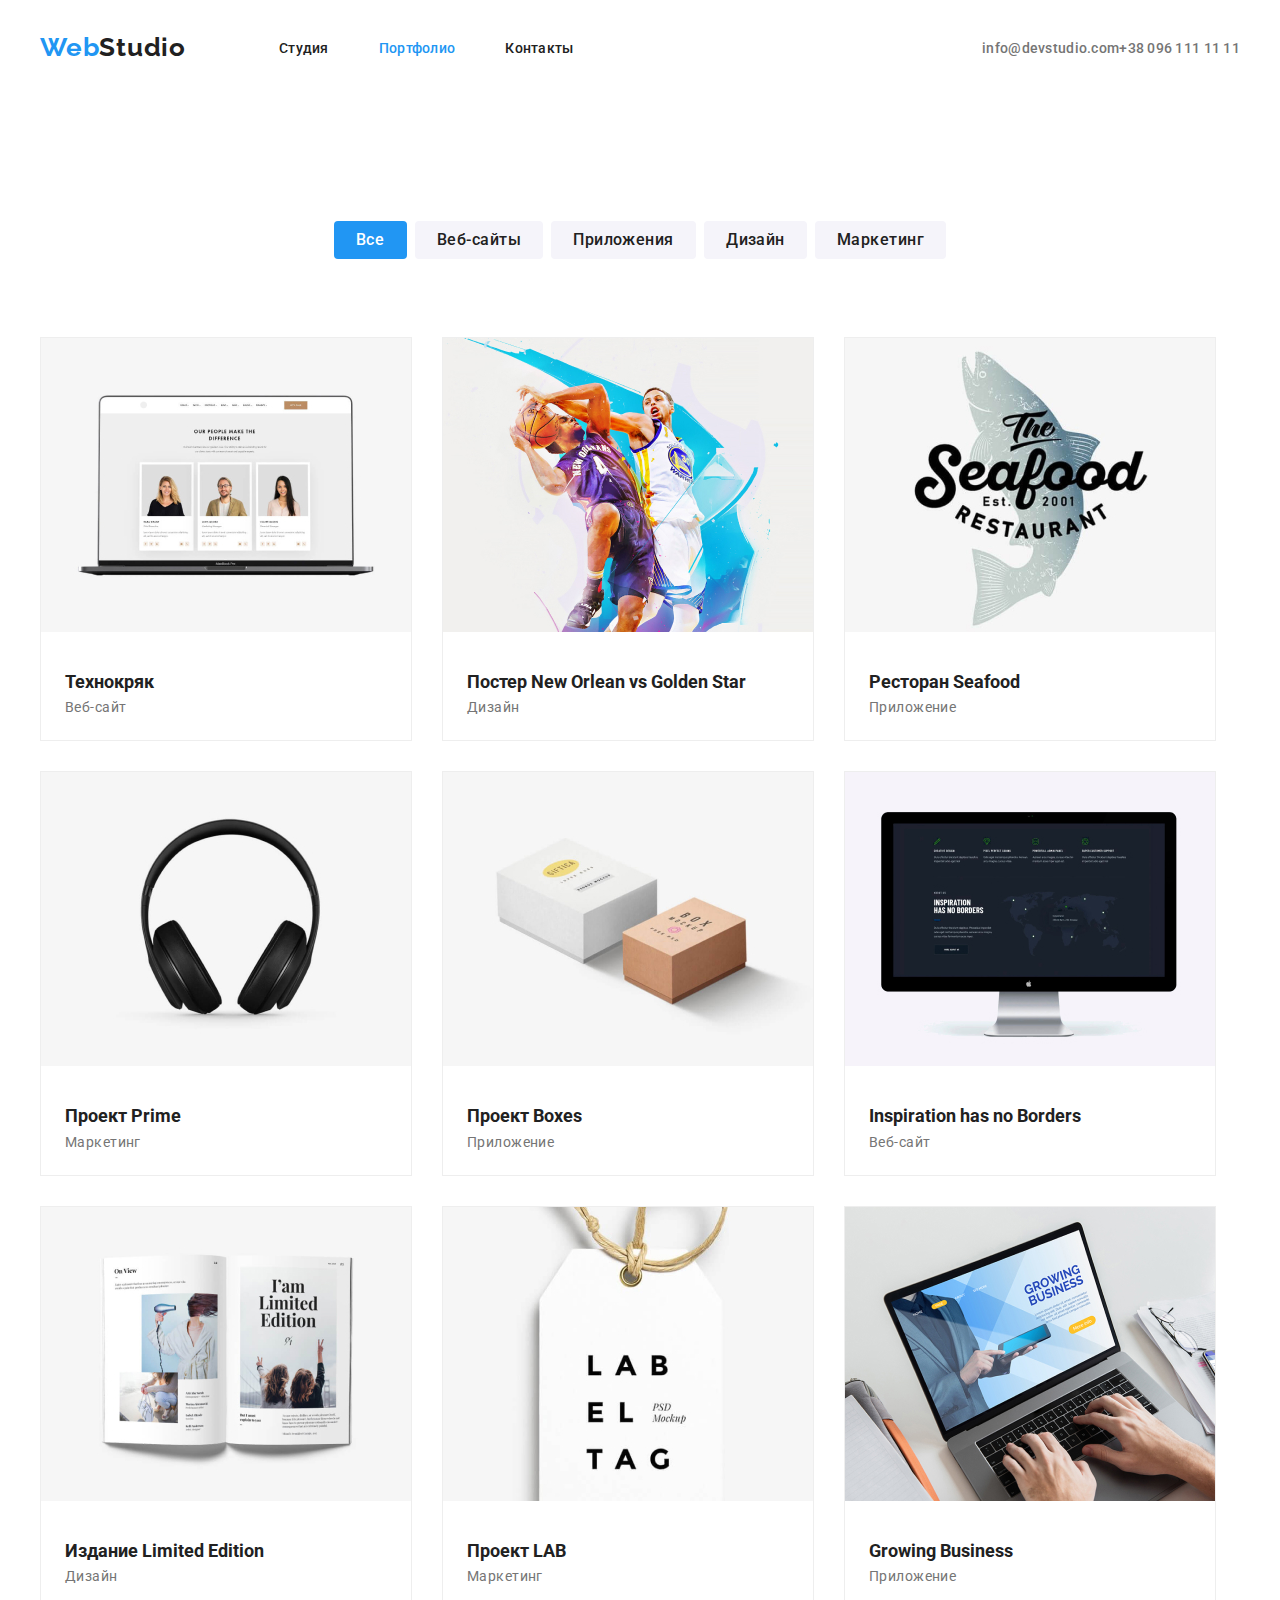
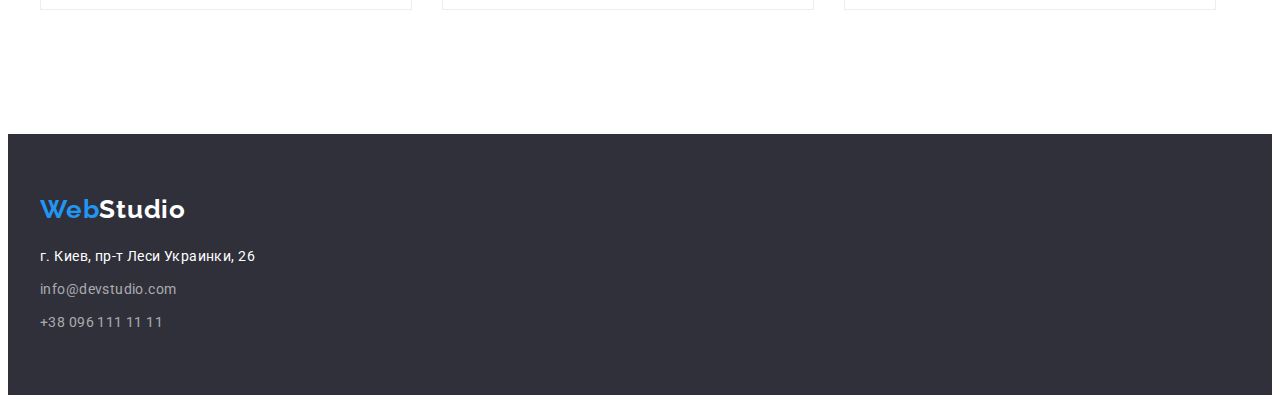
==== commit 7cbebf8f: "poprawka" ====
--- a/portfolio/portfolio.html
+++ b/portfolio/portfolio.html
@@ -58,95 +58,102 @@
               <li class="main-li">
                   <a href="#" class="link-main">
                       <img src="./img-portfolio/Технокряк.jpg" alt="Две женщины и мужик" width="370" height="294">
-                     </a> 
+                     </a>
+                     <div class="portfolio-card"> 
                       <h3 class="text-title subtitle">Технокряк</h3>
                       <p class="text-p">
                           <a href="#" class="link-main">Веб-сайт </a>
                       </p>
-                  
+                    </div>
               </li>
               <li class="main-li">
                   <a href="" class="link-main">
                       <img src="./img-portfolio/ПостерNew OrleanvsGoldenStar.jpg" alt="баскетболисты" width="370" height="294">
-                     </a> 
+                     </a>
+                     <div class="portfolio-card"> 
                       <h3 class="text-title subtitle">Постер New Orlean vs Golden Star</h3>
                       <p class="text-p">
                           <a href="#" class="link-main">Дизайн</a>
-
                           </p>
-                  
+                        </div>
               </li>
               <li class="main-li">
                   <a href="#" class="link-main"> 
                       <img src="./img-portfolio/РесторанSeafood.jpg" alt="рыба" width="370" height="294">
                      </a> 
+                     <div class="portfolio-card">
                       <h3 class="text-title subtitle">Ресторан Seafood</h3>
                       <p class="text-p">
                           <a href="#" class="link-main">Приложение</a>
-
                           </p>
-                  
+                        </div>
               </li>
               <li class="main-li">
                   <a href="#" class="link-main">
                       <img src="./img-portfolio/ПроектPrime.jpg" alt="наушники" width="370" height="294">
-                     </a> 
+                     </a>
+                     <div class="portfolio-card"> 
                       <h3 class="text-title subtitle">Проект Prime</h3>
                       <p class="text-p">
                           <a href="#" class="link-main">Маркетинг</a>
-
                           </p>
-                  
+                        </div>
               </li>
               <li class="main-li">
                   <a href="#" class="link-main">
                       <img src="./img-portfolio/ПроектBoxes.jpg" alt="2 коробки" width="370" height="294">
-                     </a> 
+                     </a>
+                     <div class="portfolio-card"> 
                       <h3 class="text-title subtitle">Проект Boxes</h3>
                       <p class="text-p">
                           <a href="#" class="link-main">Приложение</a>
-                          </p>
-                  
+                        </p>
+                    </div>
               </li>
               <li class="main-li">
                   <a href="#" class="link-main">
                       <img src="./img-portfolio/InspirationhasnoBorders.jpg" alt="Экран" width="370" height="294">
-                     </a> 
+                     </a>
+                     <div class="portfolio-card"> 
                       <h3 class="text-title subtitle">Inspiration has no Borders</h3>
                       <p class="text-p">
                           <a href="#" class="link-main">Веб-сайт</a>
-                      </p>
-                  
+                        </p>
+                    </div>
               </li>
               <li class="main-li">
                   <a href="#" class="link-main">
                       <img src="./img-portfolio/ИзданиеLimitedEdition.jpg" alt="книга" width="370" height="294">
-                     </a> 
+                     </a>
+                     <div class="portfolio-card"> 
                       <h3 class="text-title subtitle">Издание Limited Edition</h3>
                       <p class="text-p">
                           <a href="#" class="link-main">Дизайн</a>
-                          </p>
-                  
+                        </p>
+                    </div>
               </li>
               <li class="main-li">
                   <a href="#" class="link-main">
                       <img src="./img-portfolio/ПроектLAB.jpg" alt="брелок" width="370" height="294">
-                     </a> 
+                     </a>
+                     <div class="portfolio-card"> 
                       <h3 class="text-title subtitle">Проект LAB</h3>
                       <p class="text-p">
                           <a href="#" class="link-main">Маркетинг</a>
-                          </p>
+                        </p>
+                    </div>
                   
               </li>
               <li class="main-li">
                   <a href="#" class="link-main">
                       <img src="./img-portfolio/GrowingBusiness.jpg" alt="ноутбук" width="370" height="294">
-                     </a> 
+                     </a>
+                     <div class="portfolio-card"> 
                       <h3 class="text-title subtitle">Growing Business</h3>
                       <p class="text-p">
-                          <a href="#" class="link-main">Приложение</a>
-                          </p>
-                  
+                          <a href="#" class="link-main">Приложение</a> 
+                        </p>
+                    </div>
               </li>
           </ul>
         </div>
@@ -155,9 +162,7 @@
       <!--Шапка-->
       <footer class="container-footer">
         <div class="container">
-       <div class="logo">
-           <a href="#" class="logo-link  link-main"  >Web<span class="studio-footer link-main ">Studio</span> </a>
-       </div>
+           <a href="#" class="logo-link  link-main logo-footer"  >Web<span class="studio-footer link-main ">Studio</span> </a>
        <address class="footer-address">
        <ul class="footer-list">
            <li class="footer-li text-p"><p>г. Киев, пр-т Леси Украинки, 26</p></li>
--- a/css/styles.css
+++ b/css/styles.css
@@ -36,6 +36,9 @@
   font-weight: 400;
   font-style: normal;
 }
+.header {
+  border-bottom: 1px solid #ececec;
+}
 /*nav*/
 .container {
   width: 1200px;
@@ -116,8 +119,8 @@
   padding-top: 32px;
   padding-bottom: 32px;
 }
-.container-tel {
-  margin-left: 50px;
+.list-contakty .list-mail {
+  margin-right: 50px;
 }
 .header-li a {
   list-style-type: none;
@@ -147,11 +150,12 @@
 .container-button {
   padding: 200px 0;
   background: #2f303a;
+  text-align: center;
 }
 .container-button h1 {
   width: 696px;
   margin: 0 auto;
-  padding-bottom: 30px;
+  margin-bottom: 30px;
   display: block;
   font-size: 44px;
   line-height: 1.36;
@@ -161,20 +165,16 @@
   color: var(--color-background--container);
 }
 /*button*/
-.box-button {
-  width: 200px;
-  height: 50px;
-  margin: 0 auto;
-}
-button.button-main {
-  min-width: 200px;
+.button-main {
+  display: inline-block;
   padding-left: 32px;
   padding-right: 32px;
   padding-top: 10px;
   padding-bottom: 10px;
   margin: 0 auto;
-  text-align: center;
-  white-space: nowrap;
+  border: none;
+  align-items: flex-start;
+  text-align: center;
   font-family: inherit;
   font-weight: bold;
   font-size: 16px;
@@ -196,7 +196,7 @@
   margin-right: 30px;
 }
 .main-li .caption {
-  padding-bottom: 10px;
+  margin-bottom: 10px;
   width: 270px;
 }
 .text-title {
@@ -207,7 +207,6 @@
 }
 .text-p {
   display: block;
-  width: 270px;
   font-size: 14px;
   line-height: 1.71;
   letter-spacing: 0.03em;
@@ -219,7 +218,7 @@
 .title-post {
   width: 376px;
   margin: 0 auto;
-  padding-bottom: 50px;
+  margin-bottom: 50px;
   text-align: center;
 }
 .doing-section {
@@ -237,9 +236,10 @@
   padding: 94px 0;
 }
 .aside h2 {
-  padding-bottom: 50px;
+  margin-bottom: 50px;
   width: 264px;
   margin: 0 auto;
+  text-align: center;
 }
 .container-item {
   display: flex;
@@ -255,36 +255,39 @@
 .container-item .main-li:not(:last-child) {
   margin-right: 30px;
 }
+.our-team {
+  text-align: center;
+  padding: 30px 32px;
+}
+.col .text-title {
+  margin-bottom: 10px;
+}
 .col .pic {
-  padding-bottom: 30px;
-}
-.col .text-title {
-  padding-bottom: 10px;
-  margin: 0 auto;
-  text-align: center;
+  border-radius: 0px;
 }
 .col .text-p {
-  padding-bottom: 30px;
-  margin: 0 auto;
-  text-align: center;
+  margin: 0 auto;
 }
 .col .name-title {
   text-align: center;
 }
 /*footer*/
-.logo {
-  padding-bottom: 20px;
-}
+
 .container-footer {
   background: #2f303a;
   padding: 60px 0;
 }
+.logo-footer {
+  display: block;
+  padding: 0;
+  margin-bottom: 20px;
+}
 .footer-list .text-p {
-  padding-bottom: 9px;
+  margin-bottom: 9px;
   color: var(--color-background--container);
 }
 .footer-list .link-m {
-  padding-bottom: 9px;
+  margin-bottom: 9px;
 }
 .studio-footer .text-p {
   color: var(--color-background--container);
@@ -340,22 +343,20 @@
   padding-bottom: 20px;
 }
 .list-portfolio .subtitle {
-  padding-bottom: 4px;
-  padding-left: 24px;
-  width: 322px;
-  margin: 0 auto;
-}
+  margin-bottom: 4px;
+}
+.portfolio-card {
+  display: block;
+  padding: 20px 24px;
+}
+
 .list-portfolio .text-p {
-  padding-bottom: 20px;
-  padding-left: 24px;
-  width: 322px;
-  height: 30px;
-  margin: 0 auto;
 }
 .list-portfolio .main-li:not(:nth-child(3n)) {
   margin-right: 30px;
 }
 .text-p a {
+  display: block;
   color: var(--primary-text-color);
 }
 .subtitle {
@@ -381,14 +382,15 @@
   padding-right: 22px;
   padding-top: 6px;
   padding-bottom: 6px;
+  border: none;
+  border-radius: 4px;
   font-family: inherit;
   font-weight: 500;
   font-size: 16px;
   line-height: 1.63;
   text-align: center;
   letter-spacing: 0.03em;
-  background: var(--color-background--container);
-  border-radius: 4px;
+  background: #f5f4fa;
   color: #212121;
   cursor: pointer; /* cursor */
 }
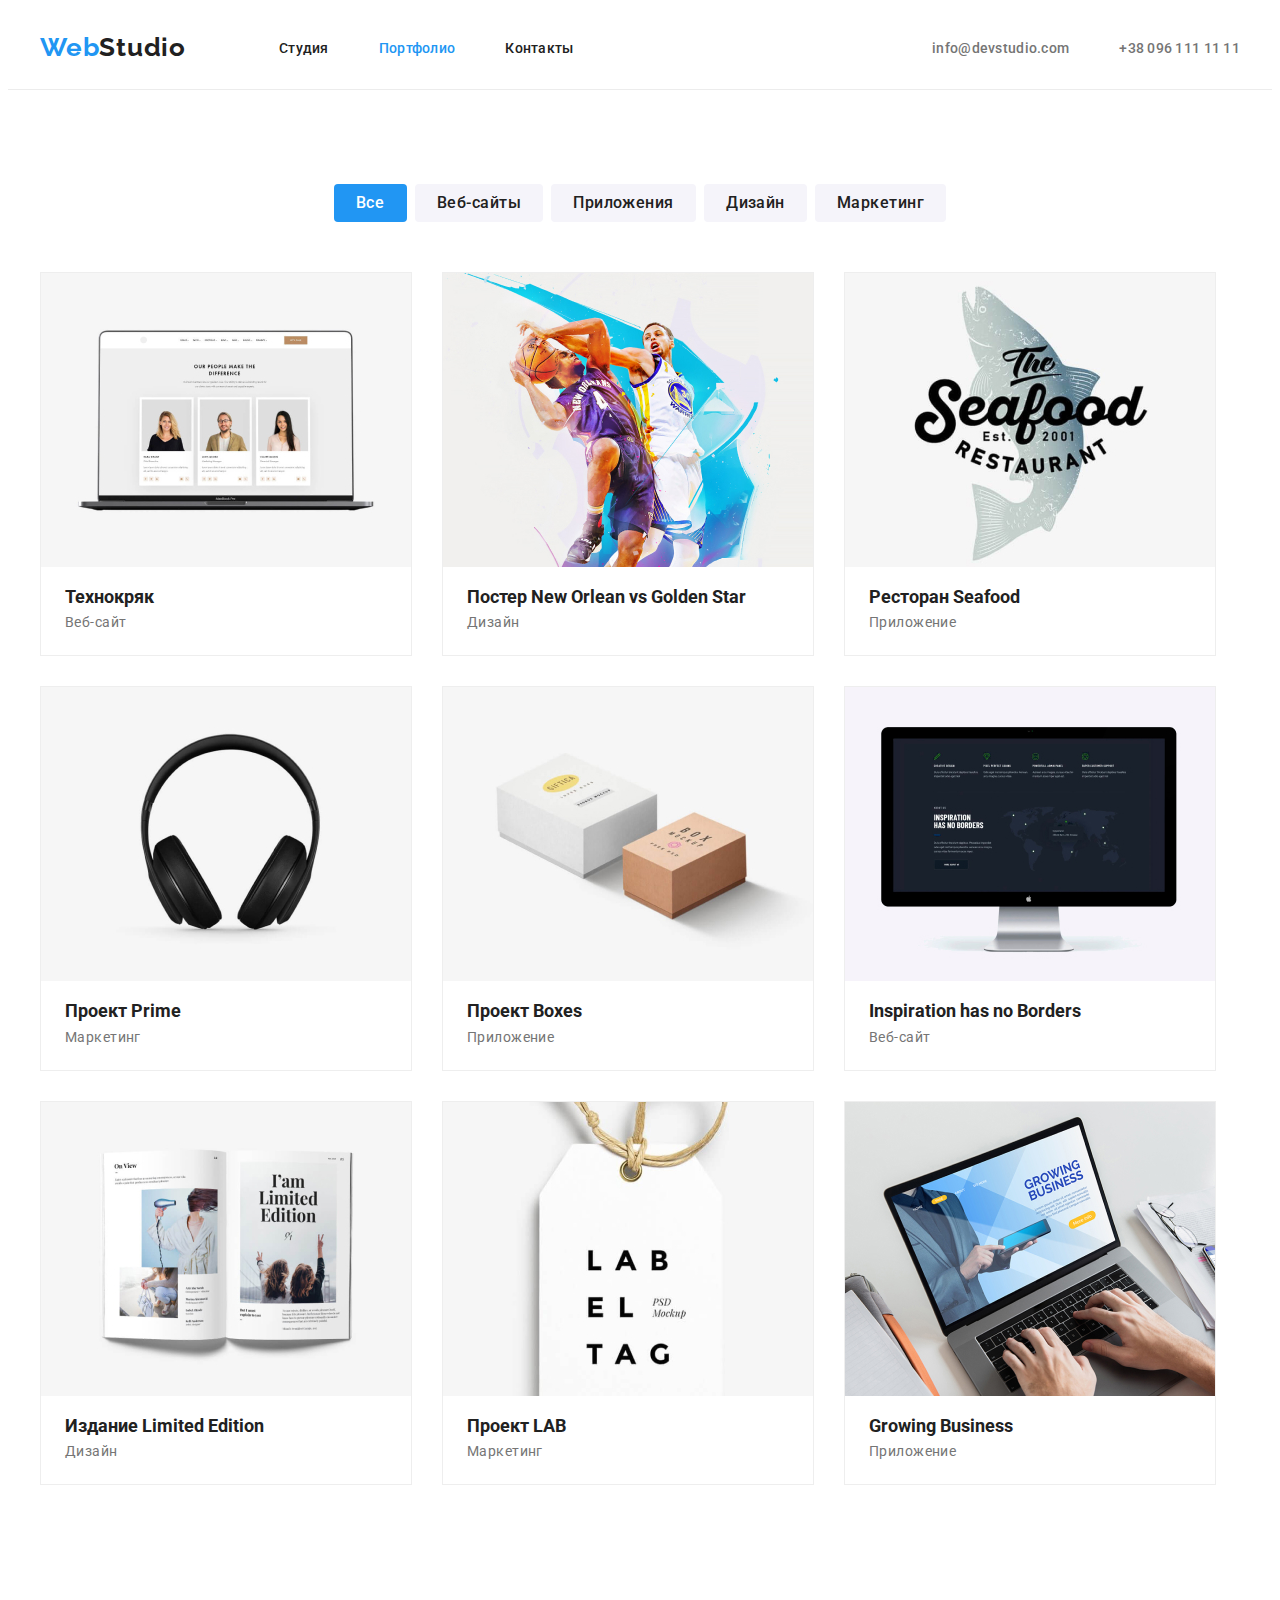
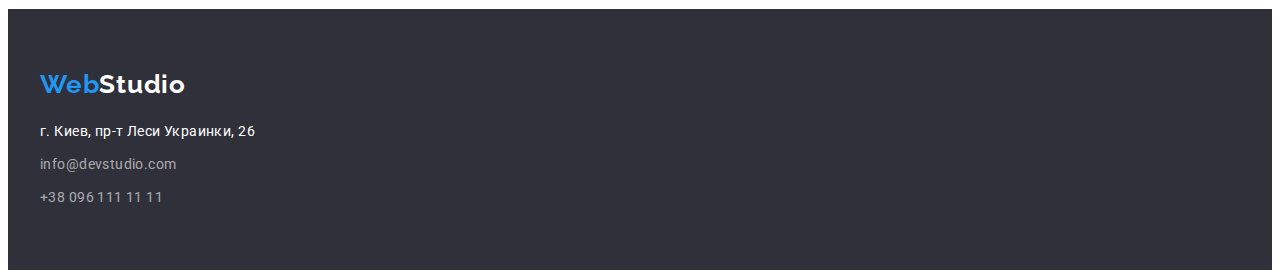
==== commit 74e42616: "poprawka" ====
--- a/portfolio/portfolio.html
+++ b/portfolio/portfolio.html
@@ -10,7 +10,7 @@
     <meta name="viewport" content="width=device-width, initial-scale=1.0">
 </head>
 <body>
-    <header>
+    <header class="header">
         <div class="container box-nav">
           <a href="../index.html" class="logo-link  link-main"  >Web<span class="studio link-main ">Studio</span> </a>
   
@@ -22,7 +22,7 @@
               </ul>
           </nav>
               <ul class="list-contakty">
-                  <li class="header-li contakty">
+                  <li class="header-li contakty list-mail">
                       <a href="mailto:info@devstudio.com" class="nav-ul link-main container-mail">info@devstudio.com</a>
                   </li>
                   <li class="header-li contakty">
@@ -32,7 +32,7 @@
           </div>
       </header>
  <main>
-      <section>
+      <section class="section-portfolio">
         <div class="container">
           <h1 class="visually-hidden">Портфолио</h1>
           <ul class="items-button">
@@ -164,9 +164,9 @@
         <div class="container">
            <a href="#" class="logo-link  link-main logo-footer"  >Web<span class="studio-footer link-main ">Studio</span> </a>
        <address class="footer-address">
+        <a class="footer-li text-p">г. Киев, пр-т Леси Украинки, 26</a>
        <ul class="footer-list">
-           <li class="footer-li text-p"><p>г. Киев, пр-т Леси Украинки, 26</p></li>
-           <li class="footer-li link-m "><a href="mailto:info@devstudio.com" class="link-main ">info@devstudio.com</a></li>
+           <li class="footer-li link-m "><a href="mailto:info@devstudio.com" class="link-main  ">info@devstudio.com</a></li>
            <li class="footer-li link-t"><a href="tel:+380961111111" class="link-main ">+38 096 111 11 11</a></li>
        </ul>    
        </address>
--- a/css/styles.css
+++ b/css/styles.css
@@ -229,16 +229,16 @@
   display: flex;
 }
 .box-img li:not(:last-child) {
-  padding-right: 30px;
+  margin-right: 30px;
 }
 .aside {
   background: #f5f4fa;
   padding: 94px 0;
 }
 .aside h2 {
+  width: 264px;
+  margin: 0 auto;
   margin-bottom: 50px;
-  width: 264px;
-  margin: 0 auto;
   text-align: center;
 }
 .container-item {
@@ -282,7 +282,7 @@
   padding: 0;
   margin-bottom: 20px;
 }
-.footer-list .text-p {
+.footer-address .text-p {
   margin-bottom: 9px;
   color: var(--color-background--container);
 }
@@ -303,7 +303,7 @@
 .container-footer span {
   color: var(--color-background--container);
 }
-.footer-address a {
+.footer-address .link-main {
   display: block;
   font-size: 14px;
   line-height: 1.71;
@@ -311,16 +311,22 @@
   letter-spacing: 0.03em;
   color: rgba(255, 255, 255, 0.6);
 }
+.footer-address {
+  line-height: 1.71;
+  letter-spacing: 0.03em;
+}
 .footer-li {
   list-style-type: none;
   font-style: normal;
 }
 /*portfolio*/
+.section-portfolio {
+  padding: 94px 0;
+}
 .items-button {
   display: flex;
   justify-content: center;
-  padding-top: 94px;
-  padding-bottom: 50px;
+  margin-bottom: 50px;
 }
 .items-button .main-li:not(:last-child) {
   margin-right: 8px;
@@ -328,7 +334,6 @@
 .list-portfolio {
   display: flex;
   flex-wrap: wrap;
-  padding-bottom: 94px;
 }
 
 .list-portfolio .main-li {
@@ -337,10 +342,6 @@
   width: 370px;
   background: #ffffff;
   border: 1px solid #eeeeee;
-}
-
-.list-portfolio img {
-  padding-bottom: 20px;
 }
 .list-portfolio .subtitle {
   margin-bottom: 4px;
@@ -407,4 +408,5 @@
 /* Скрытый заголовок */
 .visually-hidden {
   visibility: hidden;
-}
+  display: none;
+}
